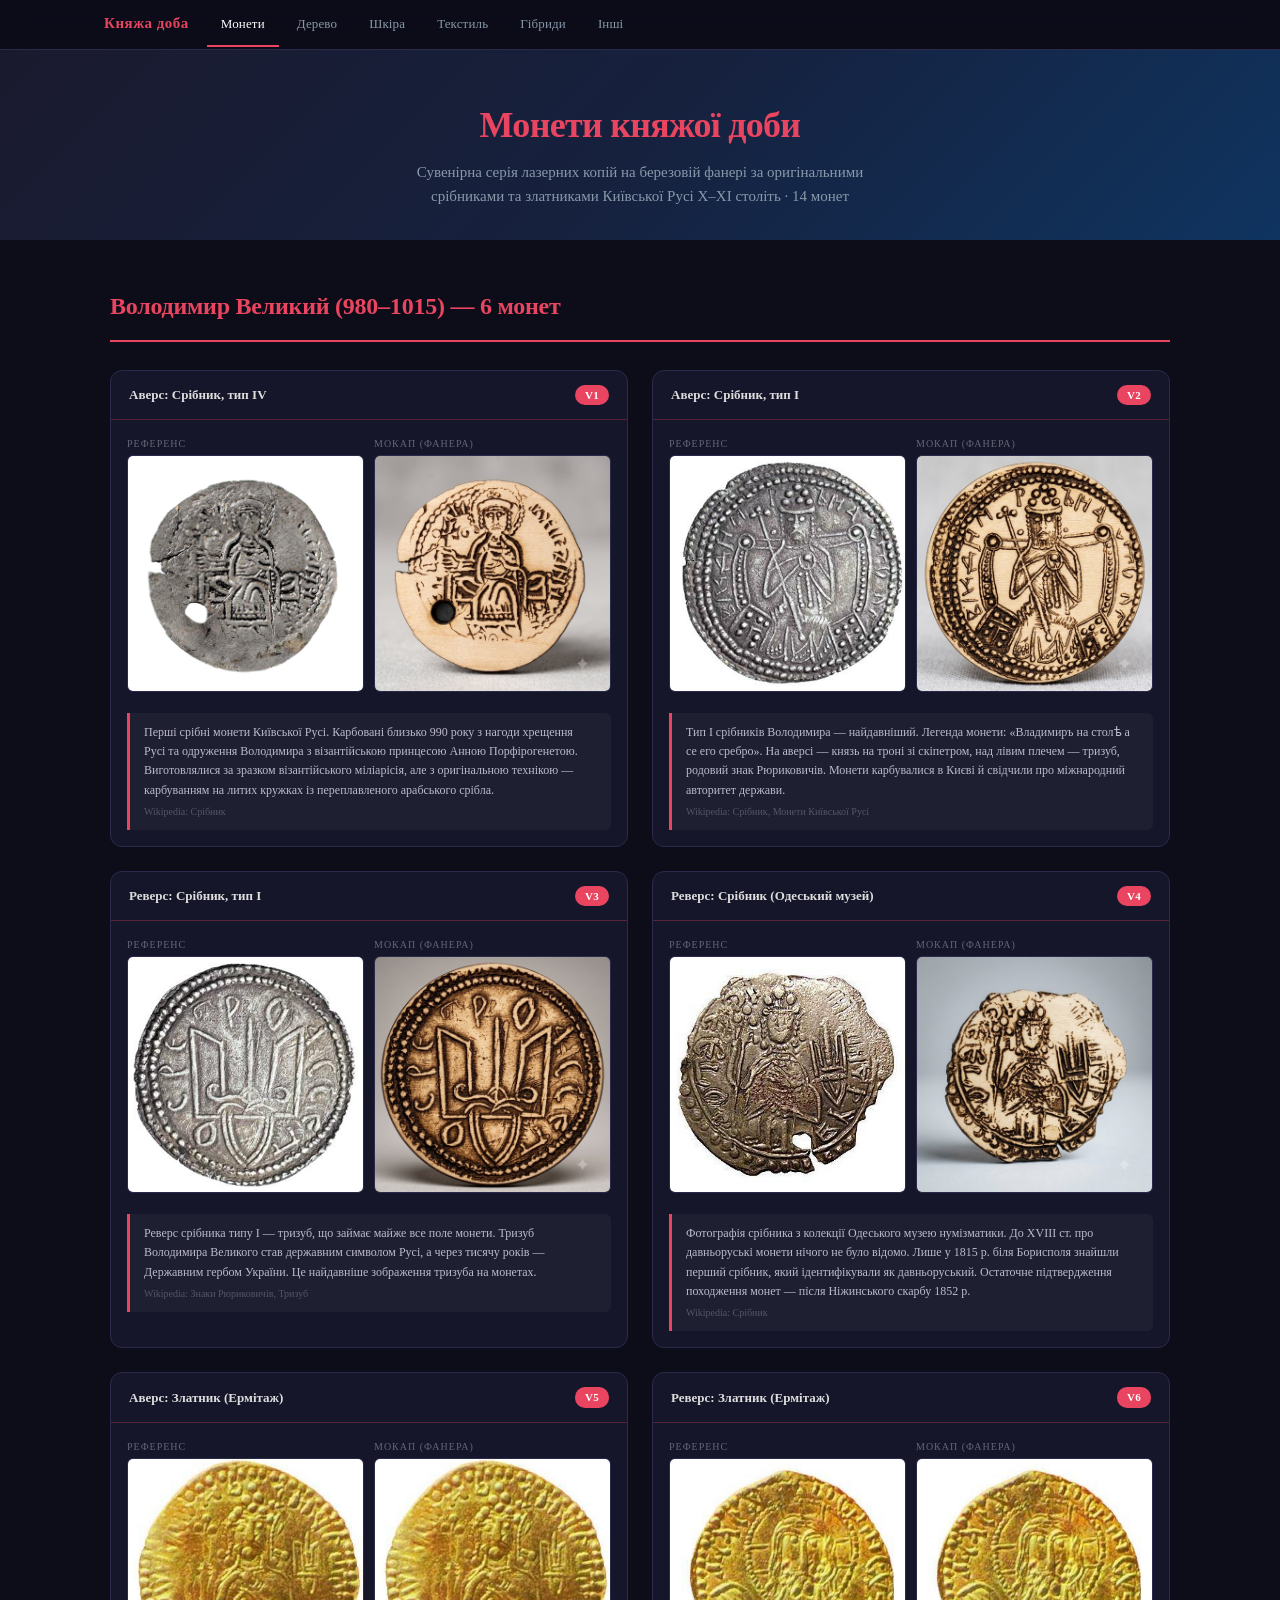
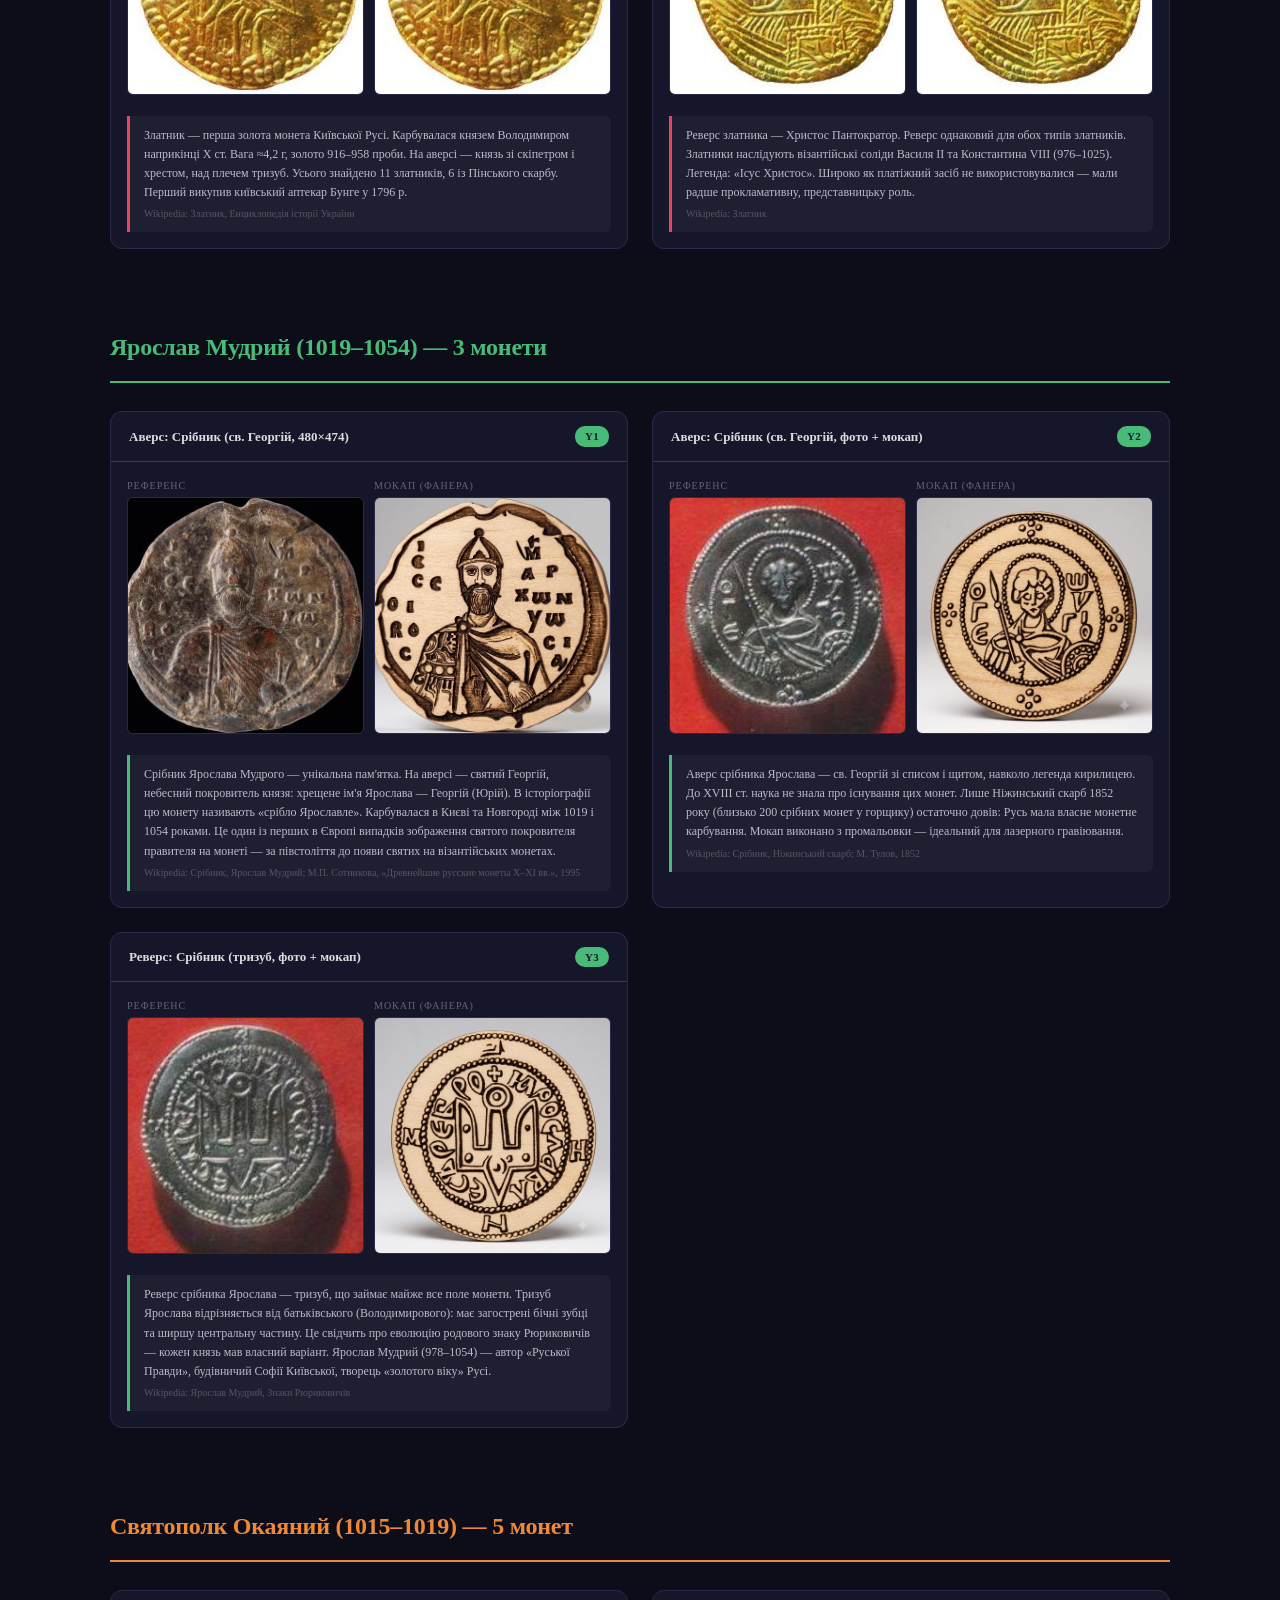
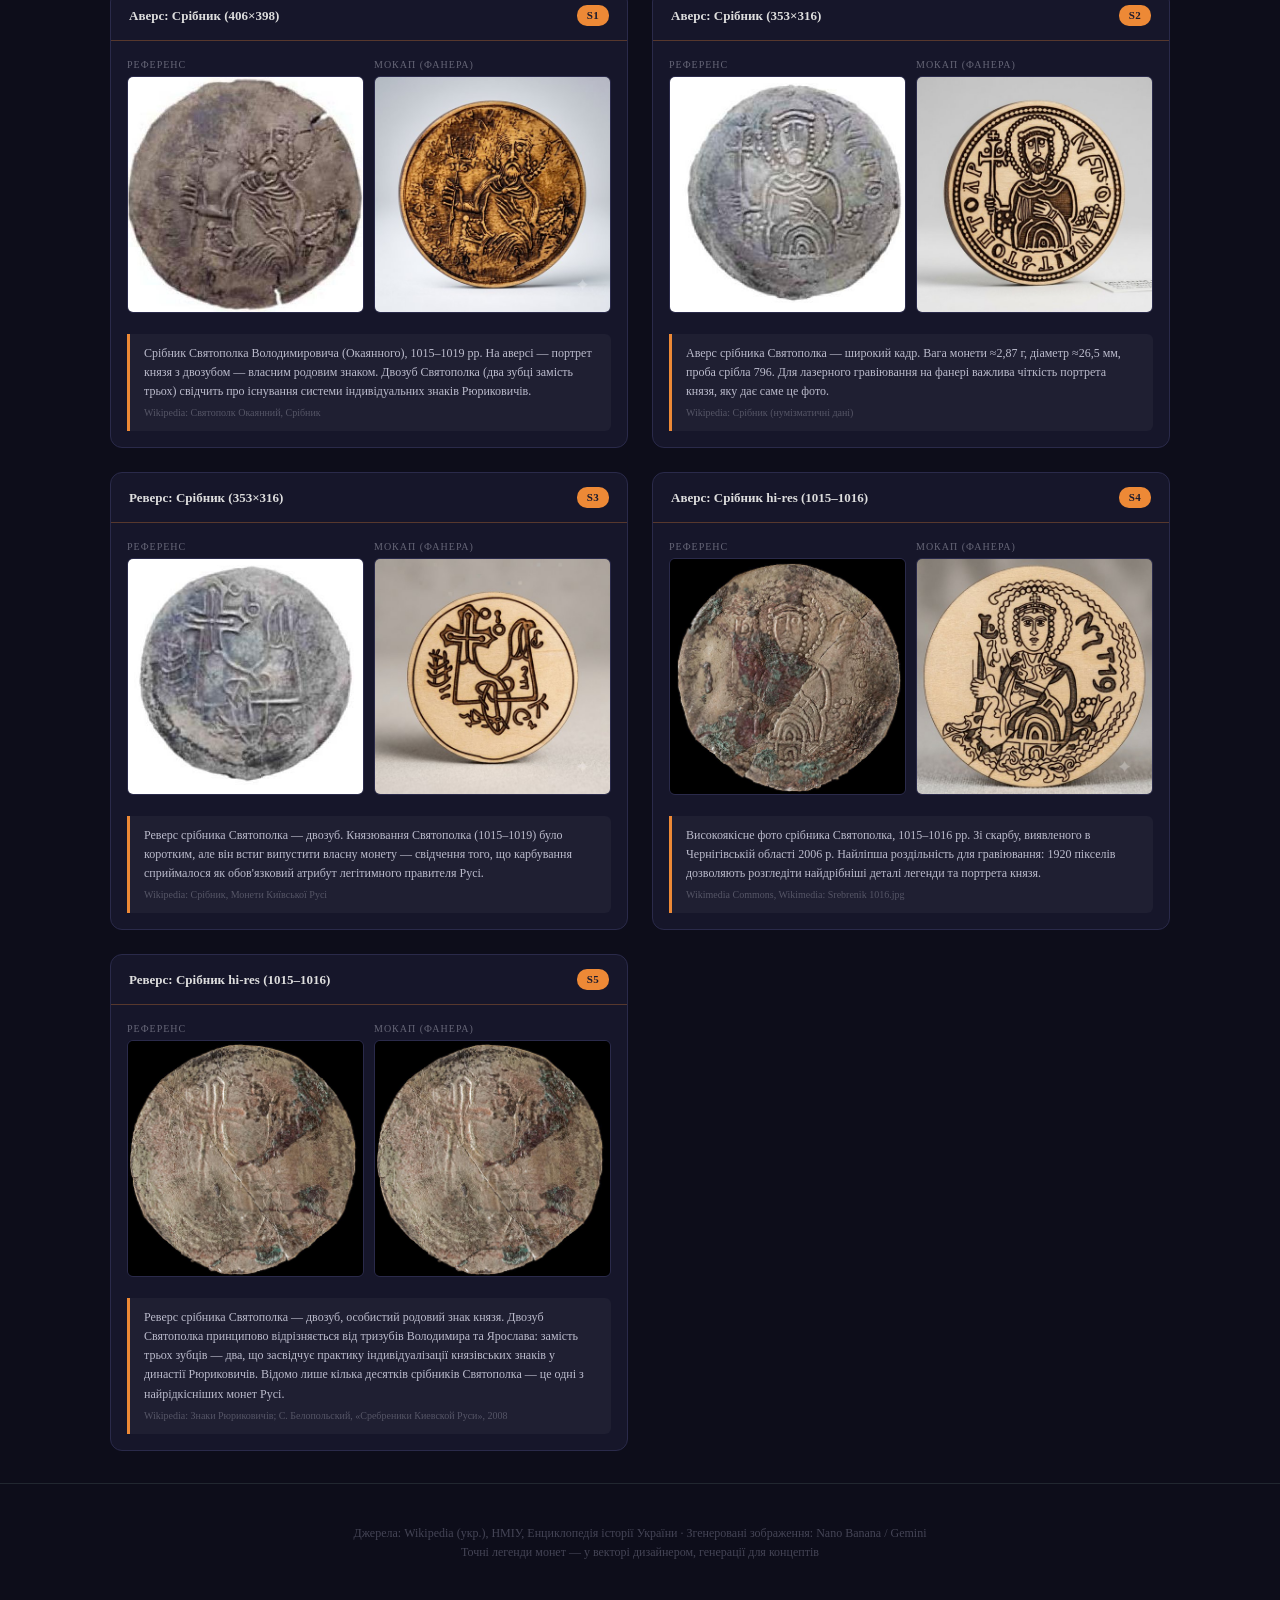
==== coins/index.html @ 25a27d11 "Модернізація дизайну + видалення всіх emoji CSS: - oklch() кольори замість hex - CSS nesting (сучасн" ====
<!DOCTYPE html>
<html lang="uk">
<head>
<meta charset="UTF-8">
<meta name="viewport" content="width=device-width, initial-scale=1.0">
<title>Монети княжої доби — вітрина</title>
<link rel="stylesheet" href="../css/style.css">
<style>
  * { margin: 0; padding: 0; box-sizing: border-box; }
  body { font-family: -apple-system, BlinkMacSystemFont, 'Segoe UI', Roboto, serif; background: #0d0d1a; color: #ddd; }
  
  /* ── Navigation (from shared) ── */
  .nav { background: rgba(13,13,26,0.92); backdrop-filter: blur(12px); border-bottom: 1px solid #2a2a4a; position: sticky; top: 0; z-index: 100; padding: 0 20px; }
  .nav-inner { max-width: 1100px; margin: 0 auto; display: flex; align-items: center; gap: 4px; overflow-x: auto; -webkit-overflow-scrolling: touch; }
  .nav-inner::-webkit-scrollbar { height: 0; }
  .nav a { color: #8899aa; text-decoration: none; font-size: 13px; padding: 12px 14px; white-space: nowrap; border-bottom: 2px solid transparent; transition: color 0.2s, border-color 0.2s; }
  .nav a:hover, .nav a.active { color: #fff; border-bottom-color: #e94560; }
  .nav a.home { font-weight: 700; color: #e94560; font-size: 15px; letter-spacing: 0.5px; }

  .hero { background: linear-gradient(135deg, #1a1a2e 0%, #16213e 50%, #0f3460 100%); padding: 48px 24px 32px; text-align: center; }
  .hero h1 { font-size: 36px; color: #e94560; margin-bottom: 8px; }
  .hero p { color: #8899aa; max-width: 700px; margin: 0 auto; font-size: 15px; line-height: 1.6; }
  .section { max-width: 1100px; margin: 0 auto; padding: 32px 20px; }
  .section-title { font-size: 24px; font-weight: 700; padding: 16px 0; border-bottom: 2px solid; margin-bottom: 28px; }
  .section-title.v { color: #e94560; border-bottom-color: #e94560; }
  .section-title.y { color: #48bb78; border-bottom-color: #48bb78; }
  .section-title.s { color: #ed8936; border-bottom-color: #ed8936; }
  .grid { display: grid; grid-template-columns: repeat(auto-fill, minmax(340px, 1fr)); gap: 24px; }
  .card { background: #16162a; border: 1px solid #2a2a4a; border-radius: 12px; overflow: hidden; transition: border-color 0.2s; }
  .card:hover { border-color: #4a4a7a; }
  .card-header { padding: 14px 18px; display: flex; justify-content: space-between; align-items: center; border-bottom: 1px solid #2a2a4a; }
  .card.v .card-header { border-bottom-color: rgba(233,69,96,0.3); }
  .card.y .card-header { border-bottom-color: rgba(72,187,120,0.3); }
  .card.s .card-header { border-bottom-color: rgba(237,137,54,0.3); }
  .card-header .badge { padding: 2px 10px; border-radius: 10px; font-size: 11px; font-weight: 700; }
  .badge.v { background: #e94560; color: white; }
  .badge.y { background: #48bb78; color: #1a1a2e; }
  .badge.s { background: #ed8936; color: #1a1a2e; }
  .card-header .name { font-size: 13px; font-weight: 600; }
  .card-body { padding: 16px; }
  .media { display: flex; gap: 10px; margin-bottom: 14px; }
  .media-col { flex: 1; }
  .media-col .label { font-size: 10px; color: #667; text-transform: uppercase; letter-spacing: 1px; margin-bottom: 4px; }
  .media-col img { width: 100%; aspect-ratio: 1/1; border-radius: 6px; border: 1px solid #2a2a4a; object-fit: cover; }
  .fact { background: rgba(255,255,255,0.04); border-left: 3px solid #4a4a7a; padding: 10px 14px; border-radius: 0 6px 6px 0; font-size: 12px; line-height: 1.6; color: #bbc; }
  .card.v .fact { border-left-color: #e94560; }
  .card.y .fact { border-left-color: #48bb78; }
  .card.s .fact { border-left-color: #ed8936; }
  .fact .src { font-size: 10px; color: #556; margin-top: 4px; }
  .footer { text-align: center; padding: 40px; color: #445; font-size: 12px; }
  .footer a { color: #667; }
  @media (max-width: 500px) { .grid { grid-template-columns: 1fr; } .hero h1 { font-size: 24px; } }
</style>
</head>
<body>

<nav class="nav">
  <div class="nav-inner">
    <a href="../" class="home">Княжа доба</a>
    <a href="../coins/" class="active">Монети</a>
    <a href="../wood/">Дерево</a>
    <a href="../leather/">Шкіра</a>
    <a href="../textile/">Текстиль</a>
    <a href="../hybrid/">Гібриди</a>
    <a href="../other/">Інші</a>
  </div>
</nav>

<div class="hero">
  <h1>Монети княжої доби</h1>
  <p>Сувенірна серія лазерних копій на березовій фанері за оригінальними срібниками та златниками Київської Русі X–XI століть · 14 монет</p>
</div>

<div class="section">
  <div class="section-title v">Володимир Великий (980–1015) — 6 монет</div>
  <div class="grid" id="vladimir"></div>
</div>

<div class="section">
  <div class="section-title y">Ярослав Мудрий (1019–1054) — 3 монети</div>
  <div class="grid" id="yaroslav"></div>
</div>

<div class="section">
  <div class="section-title s">Святополк Окаяний (1015–1019) — 5 монет</div>
  <div class="grid" id="sviatopolk"></div>
</div>

<div class="footer">
  Джерела: Wikipedia (укр.), НМІУ, Енциклопедія історії України · Згенеровані зображення: Nano Banana / Gemini<br>
  Точні легенди монет — у векторі дизайнером, генерації для концептів
</div>

<script>
var vladimir = [
  { id:'V1', side:'Аверс', type:'Срібник, тип IV',
    ref:'../references_coins_split/sribnyk_volodymyr.jpg',
    mock:'../generate_coins/V1.jpg',
    fact:'Перші срібні монети Київської Русі. Карбовані близько 990 року з нагоди хрещення Русі та одруження Володимира з візантійською принцесою Анною Порфірогенетою. Виготовлялися за зразком візантійського міліарісія, але з оригінальною технікою — карбуванням на литих кружках із переплавленого арабського срібла.',
    src:'Wikipedia: Срібник' },
  { id:'V2', side:'Аверс', type:'Срібник, тип I',
    ref:'../references_coins_split/V_obv_typeI.jpg',
    mock:'../generate_coins/V2.jpg',
    fact:'Тип I срібників Володимира — найдавніший. Легенда монети: «Владимиръ на столѣ а се его сребро». На аверсі — князь на троні зі скіпетром, над лівим плечем — тризуб, родовий знак Рюриковичів. Монети карбувалися в Києві й свідчили про міжнародний авторитет держави.',
    src:'Wikipedia: Срібник, Монети Київської Русі' },
  { id:'V3', side:'Реверс', type:'Срібник, тип I',
    ref:'../references_coins_split/V_rev_typeI.jpg',
    mock:'../generate_coins/V3.jpg',
    fact:'Реверс срібника типу I — тризуб, що займає майже все поле монети. Тризуб Володимира Великого став державним символом Русі, а через тисячу років — Державним гербом України. Це найдавніше зображення тризуба на монетах.',
    src:'Wikipedia: Знаки Рюриковичів, Тризуб' },
  { id:'V4', side:'Реверс', type:'Срібник (Одеський музей)',
    ref:'../references_coins_split/coin_vladimir_great.jpg',
    mock:'../generate_coins/V4.jpg',
    fact:'Фотографія срібника з колекції Одеського музею нумізматики. До XVIII ст. про давньоруські монети нічого не було відомо. Лише у 1815 р. біля Борисполя знайшли перший срібник, який ідентифікували як давньоруський. Остаточне підтвердження походження монет — після Ніжинського скарбу 1852 р.',
    src:'Wikipedia: Срібник' },
  { id:'V5', side:'Аверс', type:'Златник (Ермітаж)',
    ref:'../references_coins_split/V_obv_zlatnik.jpg',
    mock:'../references_coins_split/V_obv_zlatnik.jpg',
    fact:'Златник — перша золота монета Київської Русі. Карбувалася князем Володимиром наприкінці Х ст. Вага ≈4,2 г, золото 916–958 проби. На аверсі — князь зі скіпетром і хрестом, над плечем тризуб. Усього знайдено 11 златників, 6 із Пінського скарбу. Перший викупив київський аптекар Бунге у 1796 р.',
    src:'Wikipedia: Златник, Енциклопедія історії України' },
  { id:'V6', side:'Реверс', type:'Златник (Ермітаж)',
    ref:'../references_coins_split/V_rev_zlatnik.jpg',
    mock:'../references_coins_split/V_rev_zlatnik.jpg',
    fact:'Реверс златника — Христос Пантократор. Реверс однаковий для обох типів златників. Златники наслідують візантійські соліди Василя II та Константина VIII (976–1025). Легенда: «Ісус Христос». Широко як платіжний засіб не використовувалися — мали радше прокламативну, представницьку роль.',
    src:'Wikipedia: Златник' },
];

var yaroslav = [
  { id:'Y1', side:'Аверс', type:'Срібник (св. Георгій, 480×474)',
    ref:'../references_coins_split/sribnyk_yaroslav.jpg',
    mock:'../generate_coins/Y1.jpg',
    fact:'Срібник Ярослава Мудрого — унікальна пам\'ятка. На аверсі — святий Георгій, небесний покровитель князя: хрещене ім\'я Ярослава — Георгій (Юрій). В історіографії цю монету називають «срібло Ярославле». Карбувалася в Києві та Новгороді між 1019 і 1054 роками. Це один із перших в Європі випадків зображення святого покровителя правителя на монеті — за півстоліття до появи святих на візантійських монетах.',
    src:'Wikipedia: Срібник, Ярослав Мудрий; М.П. Сотникова, «Древнейшие русские монеты X–XI вв.», 1995' },
  { id:'Y2', side:'Аверс', type:'Срібник (св. Георгій, фото + мокап)',
    ref:'../references_coins_split/Y_obv_trident_left.jpg',
    mock:'../generate_coins/Y2.jpg',
    fact:'Аверс срібника Ярослава — св. Георгій зі списом і щитом, навколо легенда кирилицею. До XVIII ст. наука не знала про існування цих монет. Лише Ніжинський скарб 1852 року (близько 200 срібних монет у горщику) остаточно довів: Русь мала власне монетне карбування. Мокап виконано з промальовки — ідеальний для лазерного гравіювання.',
    src:'Wikipedia: Срібник, Ніжинський скарб; М. Тулов, 1852' },
  { id:'Y3', side:'Реверс', type:'Срібник (тризуб, фото + мокап)',
    ref:'../references_coins_split/Y_rev_trident_right.jpg',
    mock:'../generate_coins/Y3.jpg',
    fact:'Реверс срібника Ярослава — тризуб, що займає майже все поле монети. Тризуб Ярослава відрізняється від батьківського (Володимирового): має загострені бічні зубці та ширшу центральну частину. Це свідчить про еволюцію родового знаку Рюриковичів — кожен князь мав власний варіант. Ярослав Мудрий (978–1054) — автор «Руської Правди», будівничий Софії Київської, творець «золотого віку» Русі.',
    src:'Wikipedia: Ярослав Мудрий, Знаки Рюриковичів' },
];

var sviatopolk = [
  { id:'S1', side:'Аверс', type:'Срібник (406×398)',
    ref:'../references_coins_split/sviatopolk_sribnyk_1.jpg',
    mock:'../generate_coins/S1.jpg',
    fact:'Срібник Святополка Володимировича (Окаянного), 1015–1019 рр. На аверсі — портрет князя з двозубом — власним родовим знаком. Двозуб Святополка (два зубці замість трьох) свідчить про існування системи індивідуальних знаків Рюриковичів.',
    src:'Wikipedia: Святополк Окаянний, Срібник' },
  { id:'S2', side:'Аверс', type:'Срібник (353×316)',
    ref:'../references_coins_split/S_obv_wide.jpg',
    mock:'../generate_coins/S2.jpg',
    fact:'Аверс срібника Святополка — широкий кадр. Вага монети ≈2,87 г, діаметр ≈26,5 мм, проба срібла 796. Для лазерного гравіювання на фанері важлива чіткість портрета князя, яку дає саме це фото.',
    src:'Wikipedia: Срібник (нумізматичні дані)' },
  { id:'S3', side:'Реверс', type:'Срібник (353×316)',
    ref:'../references_coins_split/S_rev_wide.jpg',
    mock:'../generate_coins/S3.jpg',
    fact:'Реверс срібника Святополка — двозуб. Князювання Святополка (1015–1019) було коротким, але він встиг випустити власну монету — свідчення того, що карбування сприймалося як обов\'язковий атрибут легітимного правителя Русі.',
    src:'Wikipedia: Срібник, Монети Київської Русі' },
  { id:'S4', side:'Аверс', type:'Срібник hi-res (1015–1016)',
    ref:'../references_coins_split/S_obv_hires.jpg',
    mock:'../generate_coins/S4.jpg',
    fact:'Високоякісне фото срібника Святополка, 1015–1016 рр. Зі скарбу, виявленого в Чернігівській області 2006 р. Найліпша роздільність для гравіювання: 1920 пікселів дозволяють розгледіти найдрібніші деталі легенди та портрета князя.',
    src:'Wikimedia Commons, Wikimedia: Srebrenik 1016.jpg' },
  { id:'S5', side:'Реверс', type:'Срібник hi-res (1015–1016)',
    ref:'../references_coins_split/S_rev_hires.jpg',
    mock:'../references_coins_split/S_rev_hires.jpg',
    fact:'Реверс срібника Святополка — двозуб, особистий родовий знак князя. Двозуб Святополка принципово відрізняється від тризубів Володимира та Ярослава: замість трьох зубців — два, що засвідчує практику індивідуалізації князівських знаків у династії Рюриковичів. Відомо лише кілька десятків срібників Святополка — це одні з найрідкісніших монет Русі.',
    src:'Wikipedia: Знаки Рюриковичів; С. Белопольский, «Сребреники Киевской Руси», 2008' },
];

function makeCard(p, ruler) {
  var refLabel = 'Референс';
  var mockLabel = 'Мокап (фанера)';
  return '<div class="card ' + ruler + '">' +
    '<div class="card-header"><span class="name">' + p.side + ': ' + p.type + '</span><span class="badge ' + ruler + '">' + p.id + '</span></div>' +
    '<div class="card-body">' +
    '<div class="media">' +
    '<div class="media-col"><div class="label">' + refLabel + '</div><img src="' + p.ref + '" alt="ref" loading="lazy"></div>' +
    '<div class="media-col"><div class="label">' + mockLabel + '</div><img src="' + p.mock + '" alt="mock" loading="lazy" onerror="this.parentElement.style.display=\'none\'"></div>' +
    '</div>' +
    '<div class="fact">' + p.fact +
    '<div class="src">' + p.src + '</div>' +
    '</div>' +
    '</div></div>';
}

document.getElementById('vladimir').innerHTML = vladimir.map(function(p){ return makeCard(p, 'v'); }).join('');
document.getElementById('yaroslav').innerHTML = yaroslav.map(function(p){ return makeCard(p, 'y'); }).join('');
document.getElementById('sviatopolk').innerHTML = sviatopolk.map(function(p){ return makeCard(p, 's'); }).join('');
</script>
</body>
</html>
---- css/style.css ----
/* ═══════════════════════════════════════════
   «Княжа доба» — Modern 2025
   oklch() · light-dark() · fluid type
   ═══════════════════════════════════════════ */

:root {
  color-scheme: dark;

  --accent-red:    oklch(62% 0.22 20);
  --accent-green:  oklch(65% 0.18 155);
  --accent-orange: oklch(68% 0.16 55);
  --accent-blue:   oklch(55% 0.20 270);
  --accent-gold:   oklch(72% 0.14 85);

  --bg:        oklch(12% 0.01 260);
  --surface:   oklch(16% 0.01 260);
  --surface2:  oklch(19% 0.02 260);
  --border:    oklch(27% 0.02 260);
  --border-hover: oklch(40% 0.04 260);
  --text:      oklch(92% 0 0);
  --text-muted: oklch(65% 0.02 250);
  --text-dim:  oklch(45% 0.01 250);

  --radius: 0.5rem;
  --font: system-ui, -apple-system, BlinkMacSystemFont, 'Segoe UI', Roboto, sans-serif;
  --font-mono: ui-monospace, 'Cascadia Code', 'SF Mono', Menlo, Consolas, monospace;
}

*, *::before, *::after { box-sizing: border-box; margin: 0; padding: 0; }

html { -webkit-font-smoothing: antialiased; -moz-osx-font-smoothing: grayscale; }

body {
  font-family: var(--font);
  background: var(--bg);
  color: var(--text);
  line-height: 1.5;
  min-height: 100vh;
}

/* ── Focus ── */
:focus-visible {
  outline: 2px solid var(--accent-red);
  outline-offset: 2px;
}
:focus:not(:focus-visible) { outline: none; }

/* ── Reduced motion ── */
@media (prefers-reduced-motion: reduce) {
  *, *::before, *::after {
    animation-duration: 0.01ms !important;
    transition-duration: 0.01ms !important;
  }
}

/* ── Fluid headings ── */
h1, h2, h3, .hero p { text-wrap: balance; }

/* ═══════════════ Navigation ═══════════════ */
.nav {
  position: sticky; top: 0; z-index: 100;
  background: oklch(12% 0.01 260 / 92%);
  backdrop-filter: blur(6px);
  border-bottom: 1px solid var(--border);
  padding: 0 1.25rem;
}

.nav-inner {
  max-width: 1100px; margin: 0 auto;
  display: flex; align-items: center; gap: 0;
  overflow-x: auto;
  scrollbar-width: none;
  &::-webkit-scrollbar { display: none; }
}

.nav a {
  color: var(--text-muted);
  text-decoration: none;
  font-size: 0.8rem; font-weight: 500;
  padding: 0.8rem 0.9rem;
  white-space: nowrap;
  border-bottom: 2px solid transparent;
  transition: color 0.2s, border-color 0.2s;
  letter-spacing: 0.01em;

  &:hover, &.active { color: #fff; border-bottom-color: var(--accent-red); }
  &.home {
    font-weight: 700; color: var(--accent-red);
    font-size: 0.9rem; letter-spacing: 0.02em;
  }
}

/* ═══════════════ Hero ═══════════════ */
.hero {
  padding: clamp(2.5rem, 6vw, 4rem) 1.5rem clamp(2rem, 4vw, 3rem);
  text-align: center;
  background:
    radial-gradient(ellipse 70% 50% at 20% 50%, oklch(28% 0.06 340 / 35%), transparent),
    radial-gradient(ellipse 50% 60% at 80% 30%, oklch(25% 0.04 260 / 40%), transparent),
    var(--bg);

  & h1 {
    font-size: clamp(1.6rem, 5vw, 2.4rem);
    font-weight: 800; letter-spacing: -0.02em;
    color: var(--accent-red);
    margin-bottom: 0.5rem;
  }
  & p {
    color: var(--text-muted);
    max-width: 650px; margin: 0 auto;
    font-size: clamp(0.9rem, 1.5vw, 1rem);
    line-height: 1.6;
  }
}

/* ═══════════════ Section ═══════════════ */
.section {
  max-width: 1100px; margin: 0 auto;
  padding: clamp(1.5rem, 3vw, 2.5rem) 1.25rem;
}

.section-title {
  font-size: clamp(1.1rem, 2.5vw, 1.5rem);
  font-weight: 700; letter-spacing: -0.01em;
  padding: 0 0 0.75rem;
  border-bottom: 2px solid;
  margin-bottom: 1.75rem;
}

/* ── Accent variants (used by section-title + badges) ── */
.accent-red    { border-bottom-color: var(--accent-red)    !important; color: var(--accent-red); }
.accent-green  { border-bottom-color: var(--accent-green)  !important; color: var(--accent-green); }
.accent-orange { border-bottom-color: var(--accent-orange) !important; color: var(--accent-orange); }
.accent-blue   { border-bottom-color: var(--accent-blue)   !important; color: var(--accent-blue); }
.accent-gold   { border-bottom-color: var(--accent-gold)   !important; color: var(--accent-gold); }

/* ═══════════════ Grid ═══════════════ */
.grid {
  display: grid;
  grid-template-columns: repeat(auto-fill, minmax(min(100%, 420px), 1fr));
  gap: 1.25rem;
}

/* ═══════════════ Cards ═══════════════ */
.card {
  background: var(--surface);
  border: 1px solid var(--border);
  border-radius: var(--radius);
  overflow: hidden;
  transition: border-color 0.2s, transform 0.15s;

  &:hover {
    border-color: var(--border-hover);
    transform: translateY(-1px);
  }
}

.card-header {
  padding: 0.9rem 1.1rem;
  display: flex; justify-content: space-between; align-items: center;
  border-bottom: 1px solid var(--border); gap: 0.5rem;

  & .badge {
    padding: 0.15rem 0.6rem; border-radius: 1rem;
    font-size: 0.65rem; font-weight: 700; flex-shrink: 0;
    text-transform: uppercase; letter-spacing: 0.03em;
  }
  & .name { font-size: 0.8rem; font-weight: 600; }
}

.badge-red    { background: var(--accent-red);    color: #fff; }
.badge-green  { background: var(--accent-green);  color: #111; }
.badge-orange { background: var(--accent-orange); color: #111; }
.badge-blue   { background: var(--accent-blue);   color: #fff; }
.badge-gold   { background: var(--accent-gold);   color: #111; }

.card-body { padding: 1rem 1.1rem; }

/* ═══════════════ Reference images ─══════════════ */
.refs {
  display: flex; gap: 0.5rem; margin-bottom: 0.75rem; flex-wrap: wrap;

  & img {
    height: 120px; width: auto;
    border-radius: calc(var(--radius) - 3px);
    border: 1px solid var(--border);
    cursor: pointer; object-fit: cover;
    transition: transform 0.15s;

    &:hover {
      transform: scale(2.5);
      z-index: 10; position: relative;
      box-shadow: 0 4px 24px rgb(0 0 0 / 0.5);
    }
  }
}

/* ═══════════════ Prompt block ─══════════════ */
.prompt {
  background: rgb(255 255 255 / 0.03);
  border: 1px solid var(--border);
  border-radius: var(--radius);
  padding: 0.75rem;
  font-size: 0.65rem; line-height: 1.5;
  white-space: pre-wrap;
  font-family: var(--font-mono);
  position: relative;
  color: var(--text-muted);
}

.copy-btn {
  position: absolute; top: 0.5rem; right: 0.5rem;
  background: var(--accent-blue); color: #fff;
  border: none; border-radius: 4px;
  padding: 0.25rem 0.6rem;
  font-size: 0.6rem; cursor: pointer;
  font-family: var(--font);
  transition: background 0.15s;

  &:hover { background: oklch(50% 0.18 270); }
  &.copied { background: var(--accent-green); }
  &.failed { background: oklch(45% 0.20 20); }
}

/* ═══════════════ Rule block ─══════════════ */
.rule-block {
  background: rgb(255 255 255 / 0.03);
  border: 1px solid rgb(233 69 96 / 0.25);
  border-radius: var(--radius);
  padding: 0.9rem 1.1rem;
  margin-bottom: 1.5rem;
  font-size: 0.75rem; line-height: 1.6;

  & pre {
    background: rgb(0 0 0 / 0.3);
    border: 1px solid var(--border);
    padding: 0.5rem; margin: 0.4rem 0;
    font-size: 0.6rem; border-radius: 4px;
    font-family: var(--font-mono);
    color: var(--text-muted);
    white-space: pre-wrap;
  }
}

/* ═══════════════ Landing category cards ─══════════════ */
.cat-grid {
  display: grid;
  grid-template-columns: repeat(auto-fill, minmax(min(100%, 300px), 1fr));
  gap: 1.25rem;
}

.cat-card {
  background: var(--surface);
  border: 1px solid var(--border);
  border-radius: var(--radius);
  padding: 1.75rem 1.5rem;
  text-decoration: none; color: var(--text);
  display: block;
  transition: border-color 0.2s, transform 0.15s;

  &:hover { border-color: var(--border-hover); transform: translateY(-2px); }

  & .accent-line {
    width: 2rem; height: 3px;
    border-radius: 3px;
    margin-bottom: 1rem;
  }
  & h3 { font-size: 1.15rem; font-weight: 700; margin-bottom: 0.35rem; letter-spacing: -0.01em; }
  & p  { color: var(--text-muted); font-size: 0.8rem; line-height: 1.5; }
  & .count { font-size: 0.7rem; color: var(--text-dim); margin-top: 0.5rem; }
}

/* ═══════════════ Footer ─══════════════ */
.footer {
  text-align: center;
  padding: 2.5rem 1.25rem;
  color: var(--text-dim);
  font-size: 0.7rem; line-height: 1.6;
  border-top: 1px solid var(--border);

  & a { color: var(--text-dim); &:hover { color: var(--text-muted); } }
}

/* ═══════════════ Responsive ─══════════════ */
@media (width <= 500px) {
  .grid, .cat-grid { grid-template-columns: 1fr; }
  .nav a { font-size: 0.7rem; padding: 0.7rem 0.5rem; }
  .refs img { height: 80px; &:hover { transform: scale(1.8); } }
}
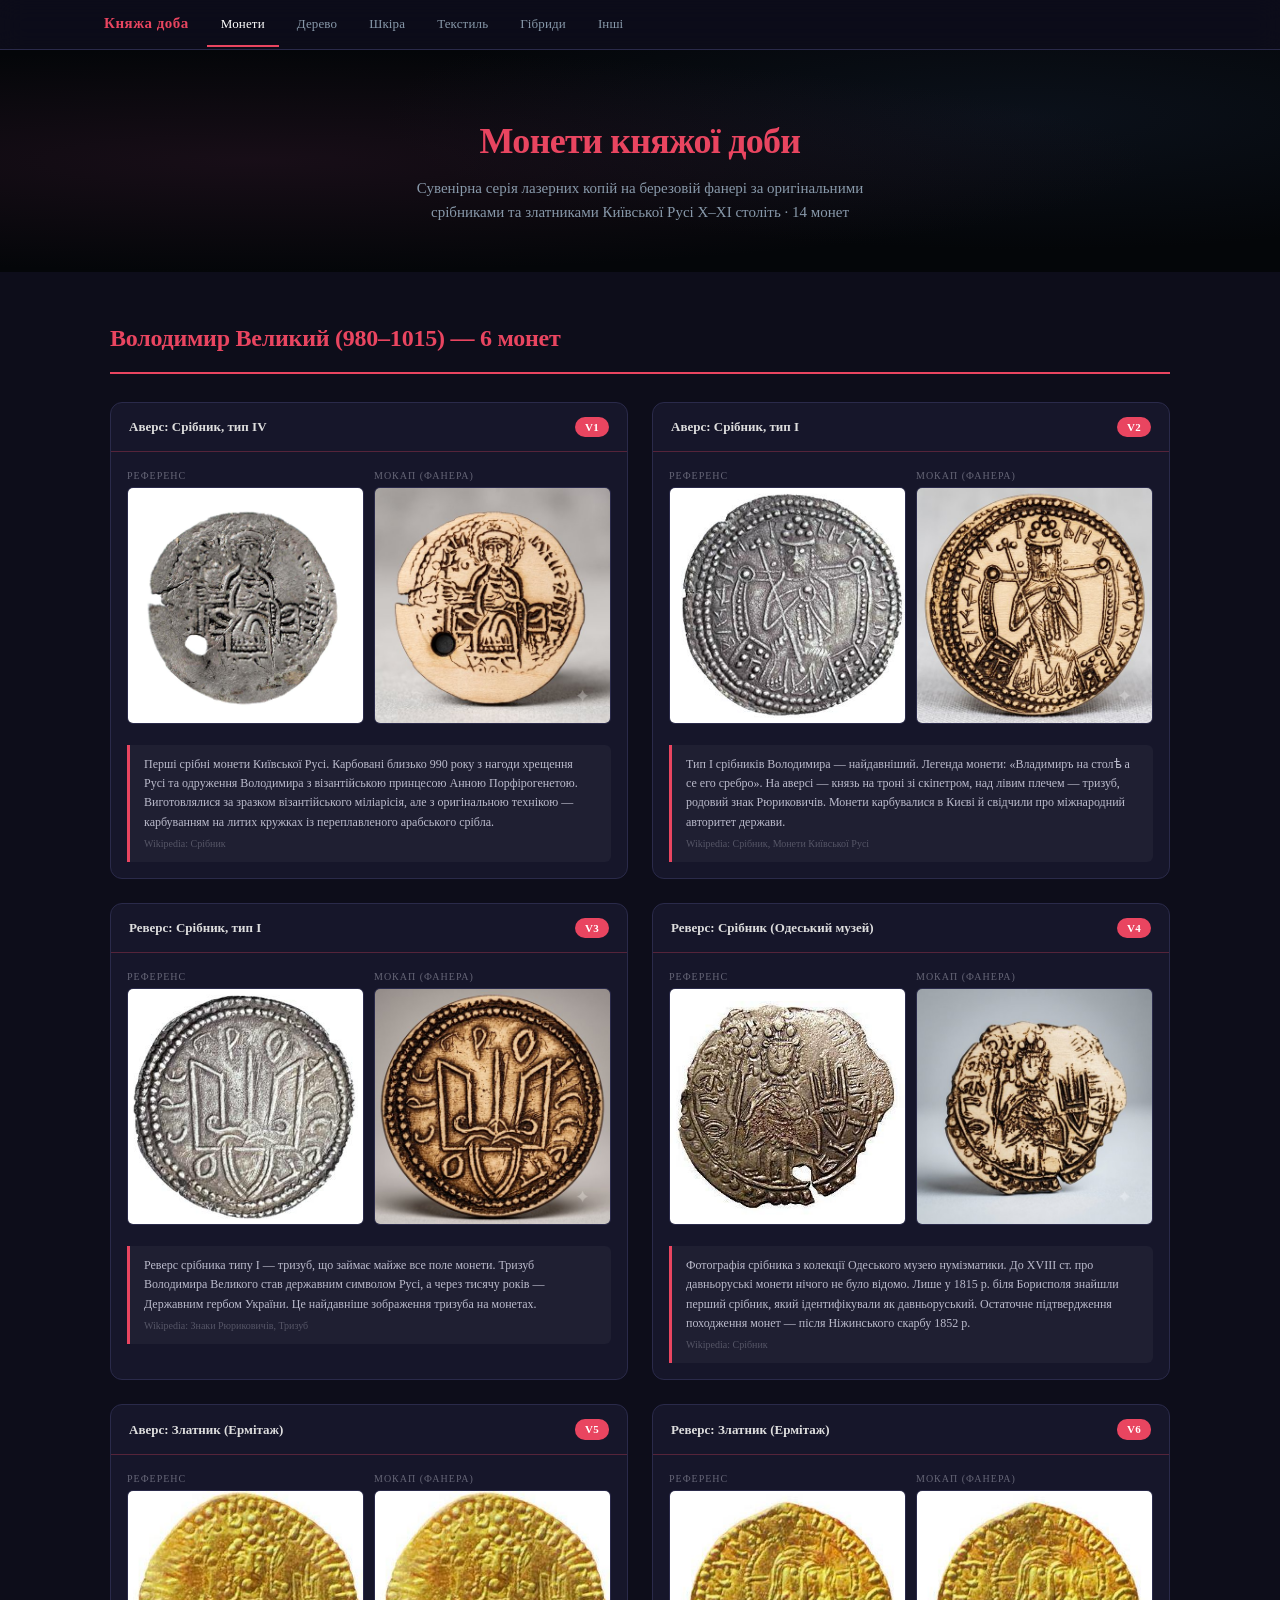
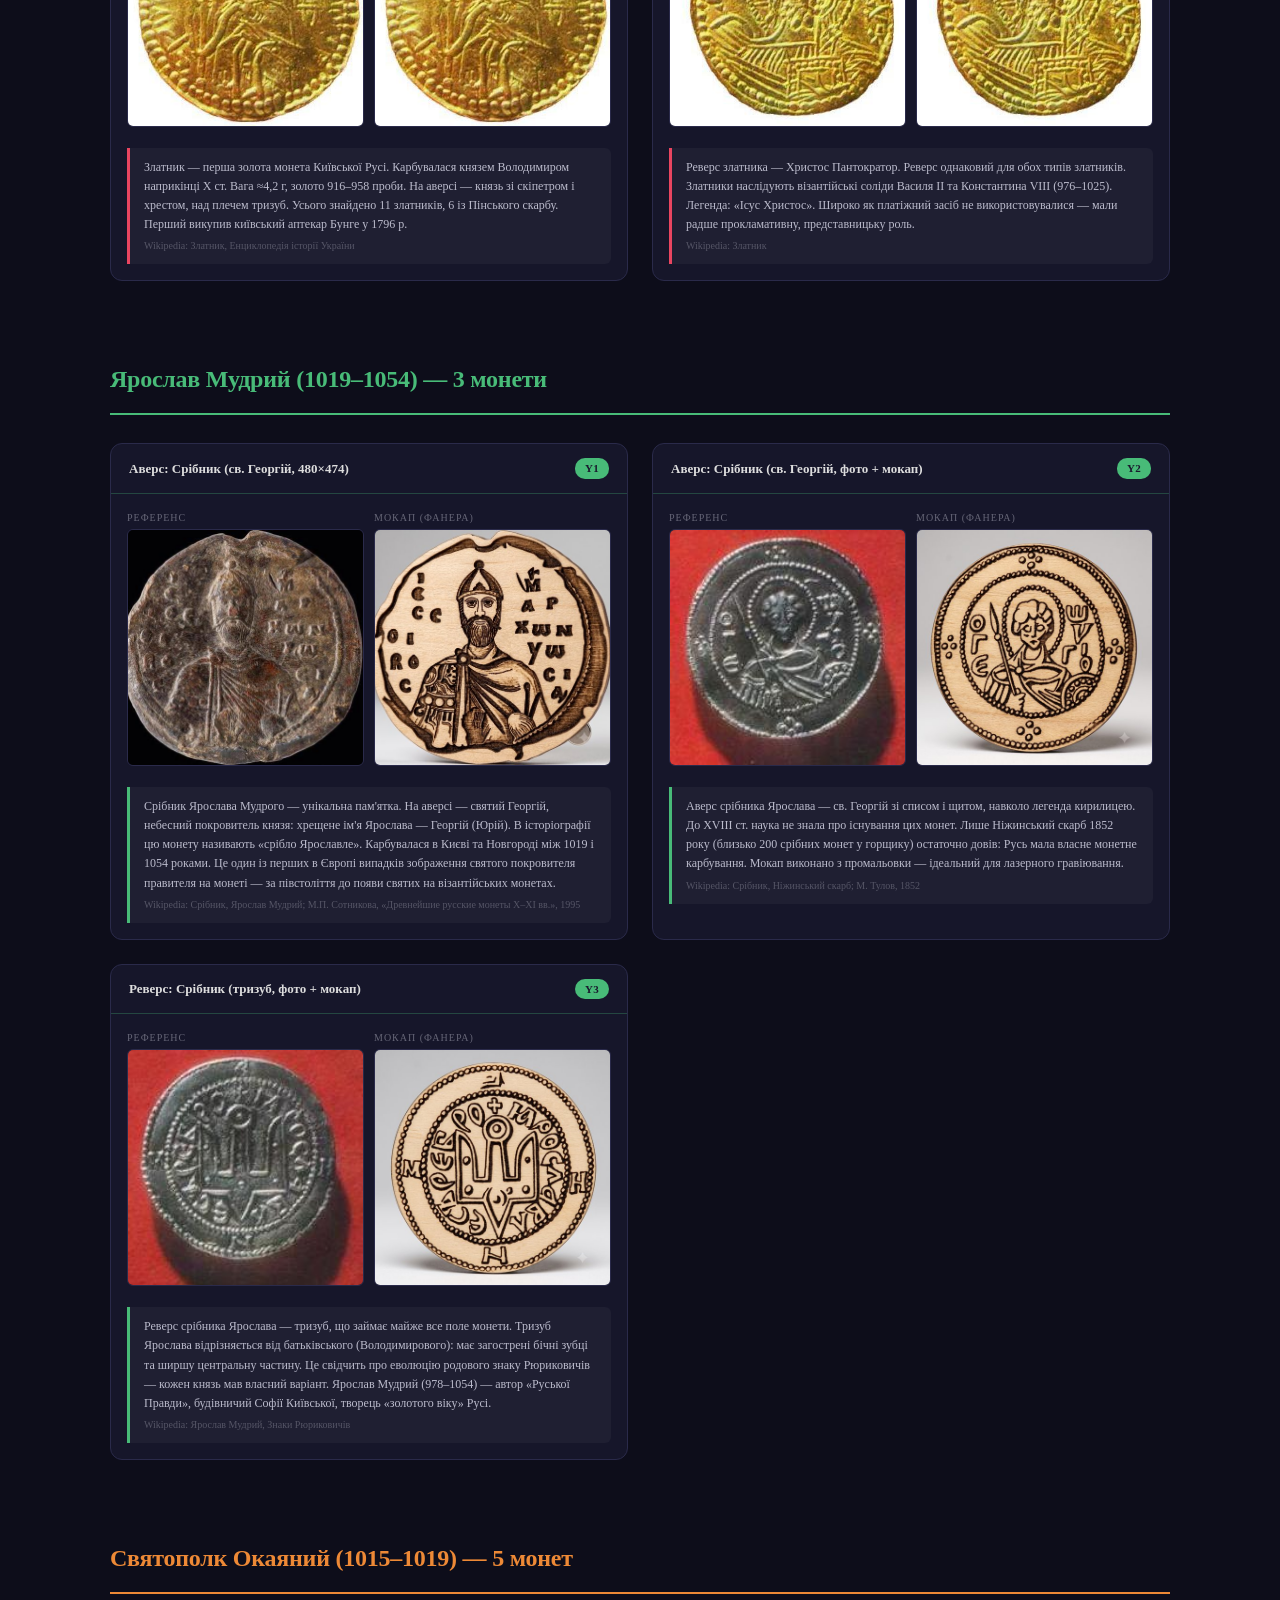
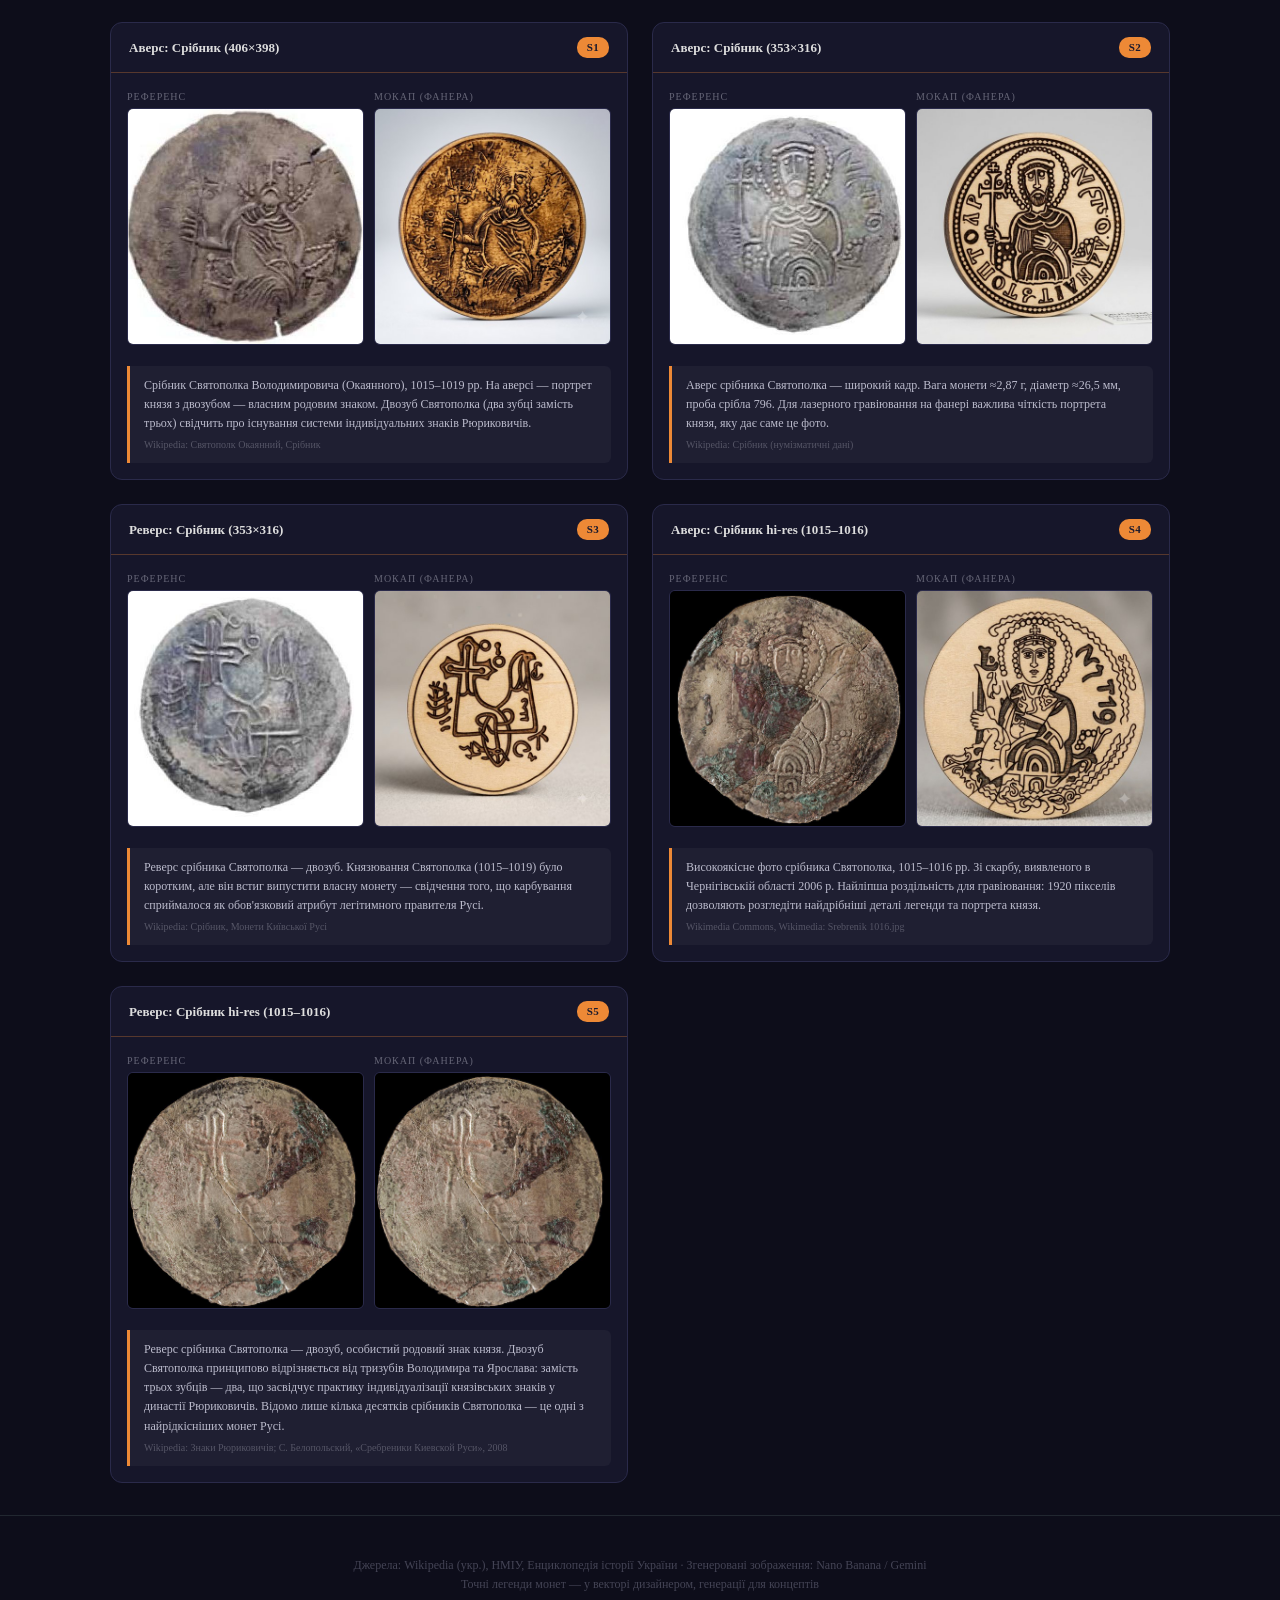
==== commit 002a4af4: "Прибрано старі лінійні градієнти — mesh градієнт тепер на всіх hero" ====
--- a/coins/index.html
+++ b/coins/index.html
@@ -17,7 +17,6 @@
   .nav a:hover, .nav a.active { color: #fff; border-bottom-color: #e94560; }
   .nav a.home { font-weight: 700; color: #e94560; font-size: 15px; letter-spacing: 0.5px; }
 
-  .hero { background: linear-gradient(135deg, #1a1a2e 0%, #16213e 50%, #0f3460 100%); padding: 48px 24px 32px; text-align: center; }
   .hero h1 { font-size: 36px; color: #e94560; margin-bottom: 8px; }
   .hero p { color: #8899aa; max-width: 700px; margin: 0 auto; font-size: 15px; line-height: 1.6; }
   .section { max-width: 1100px; margin: 0 auto; padding: 32px 20px; }
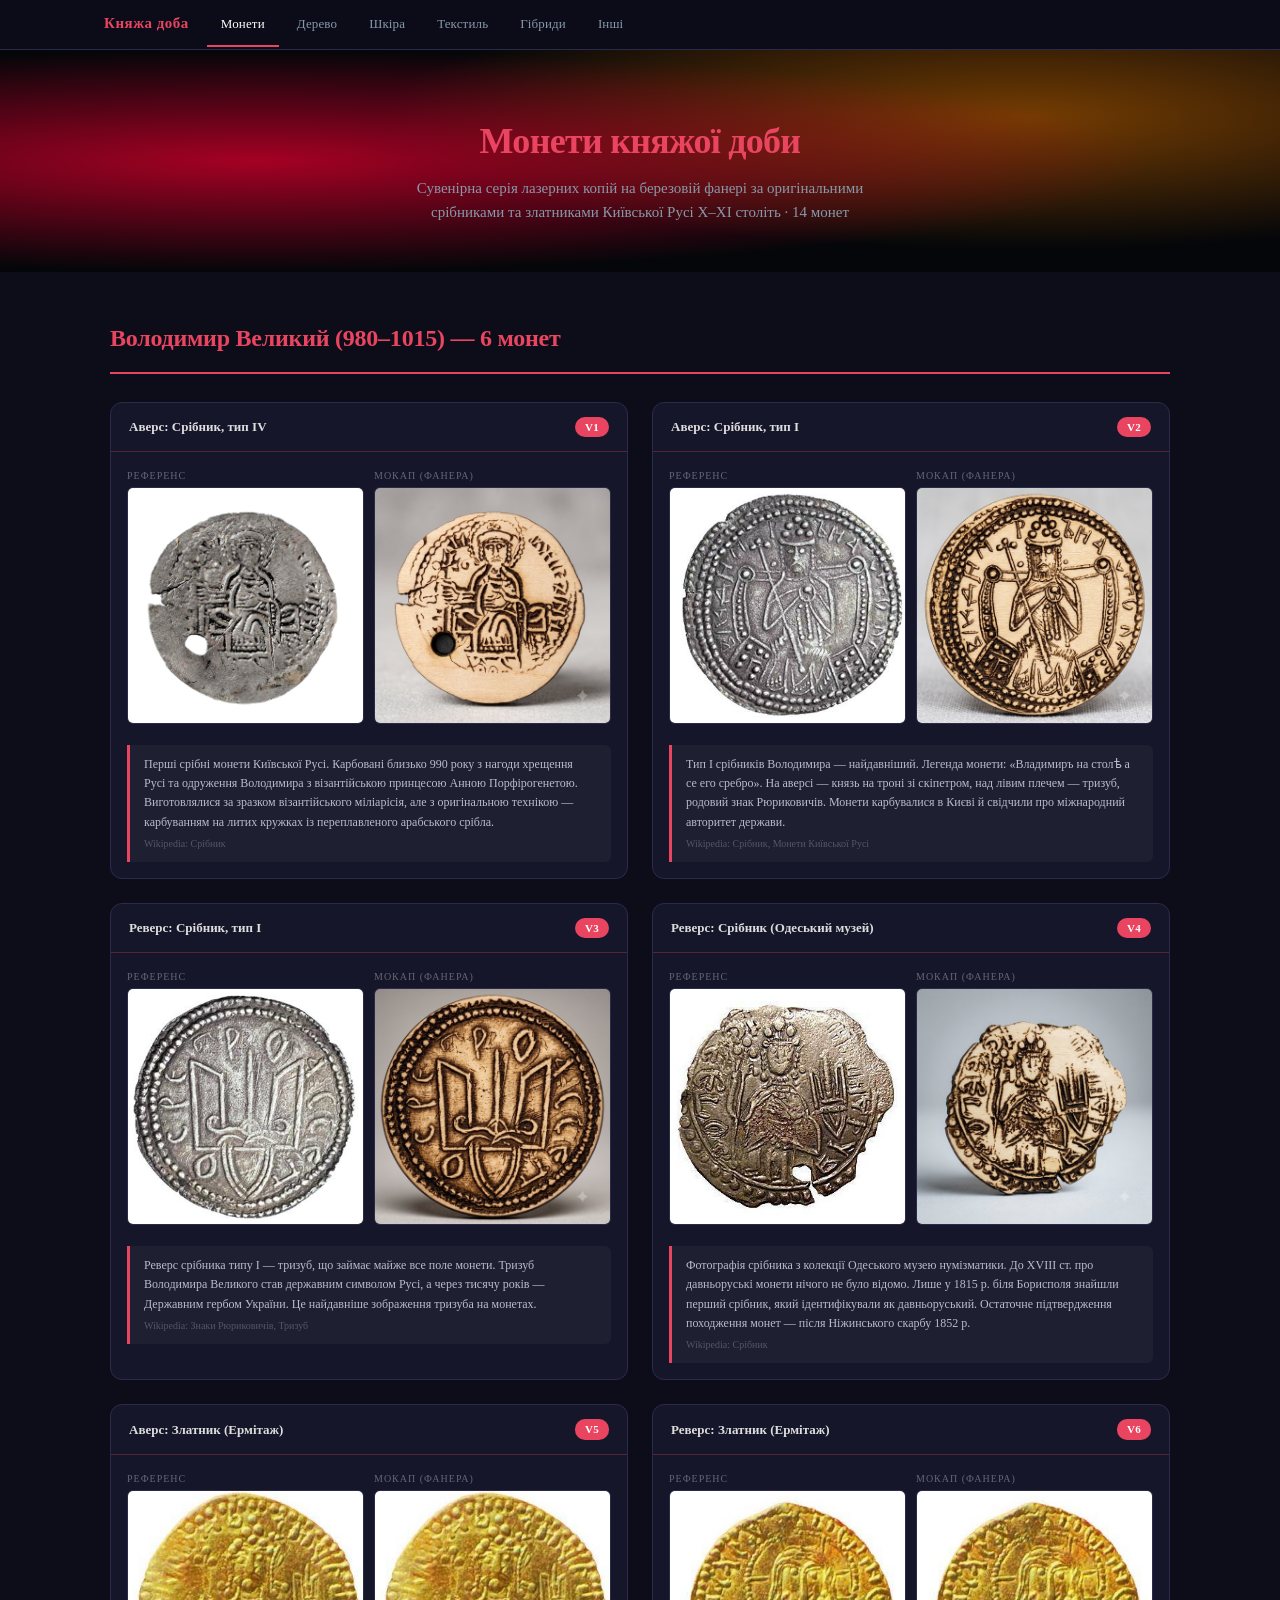
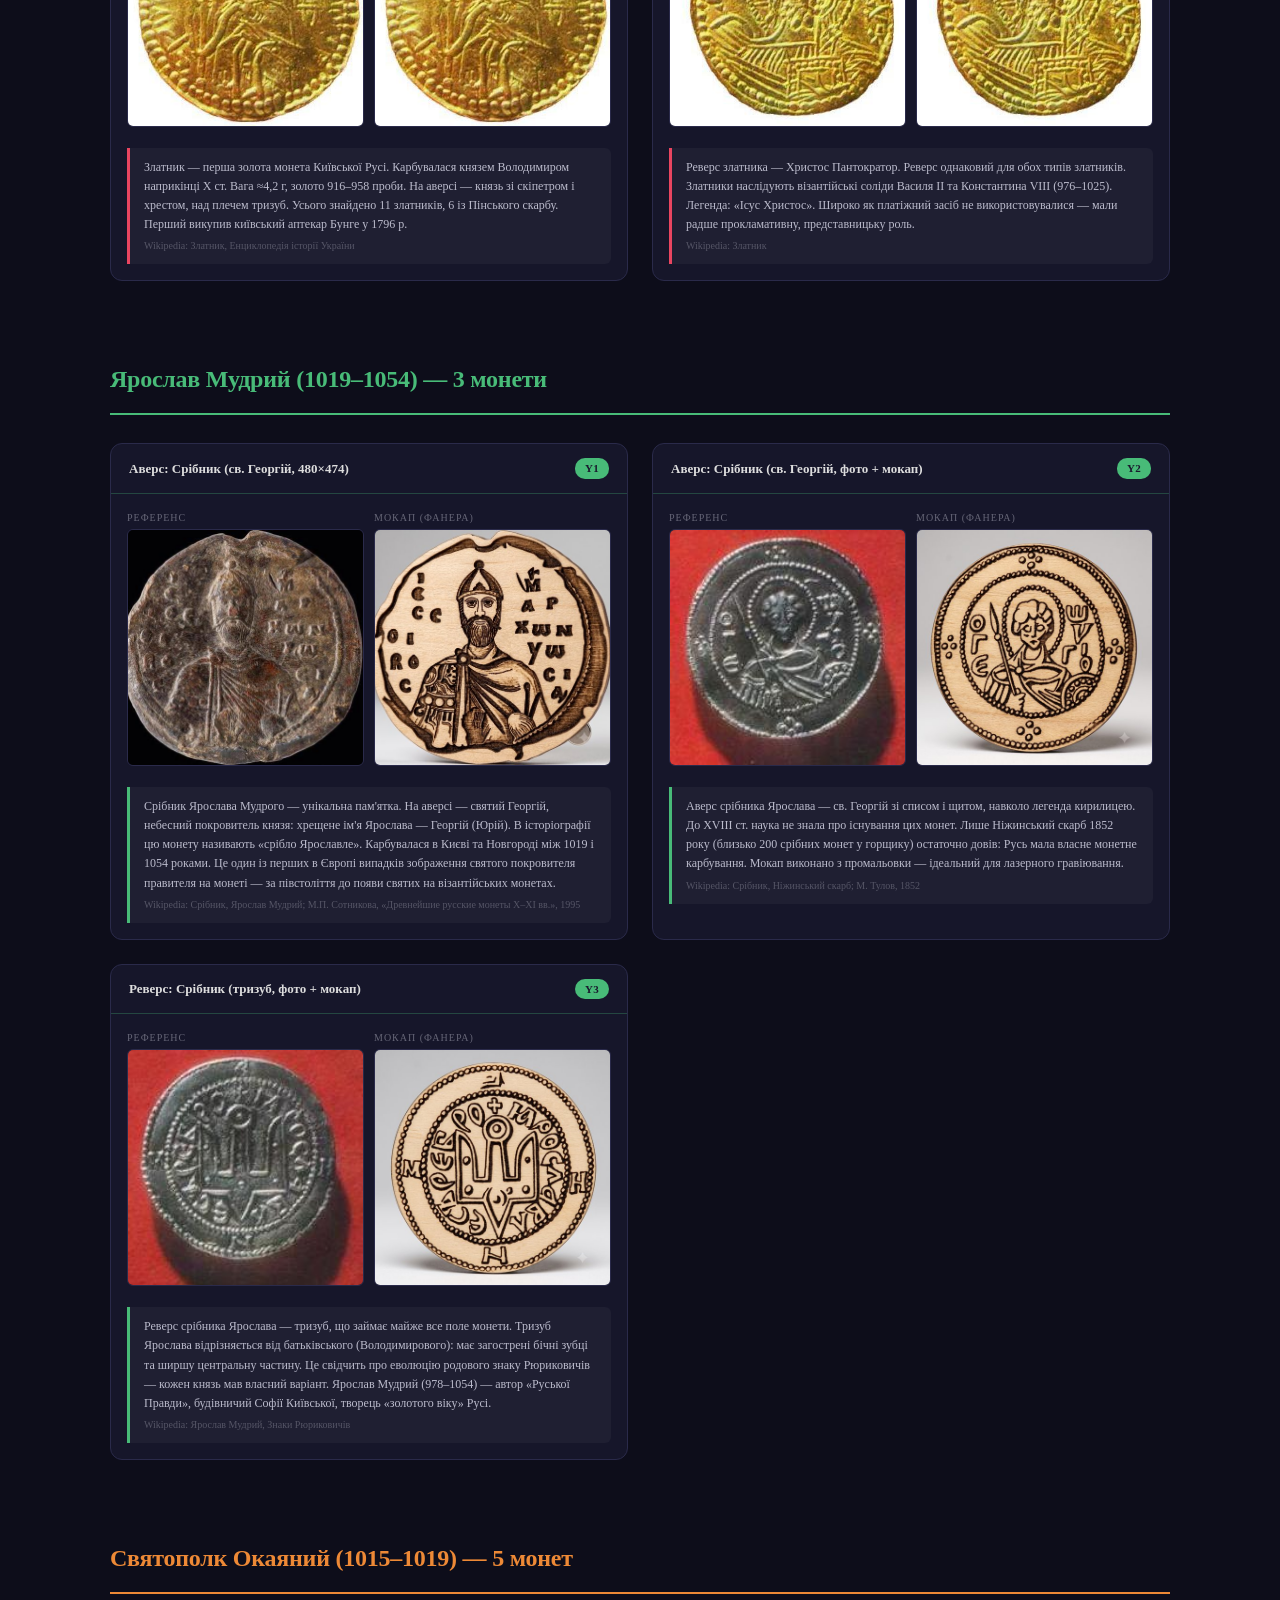
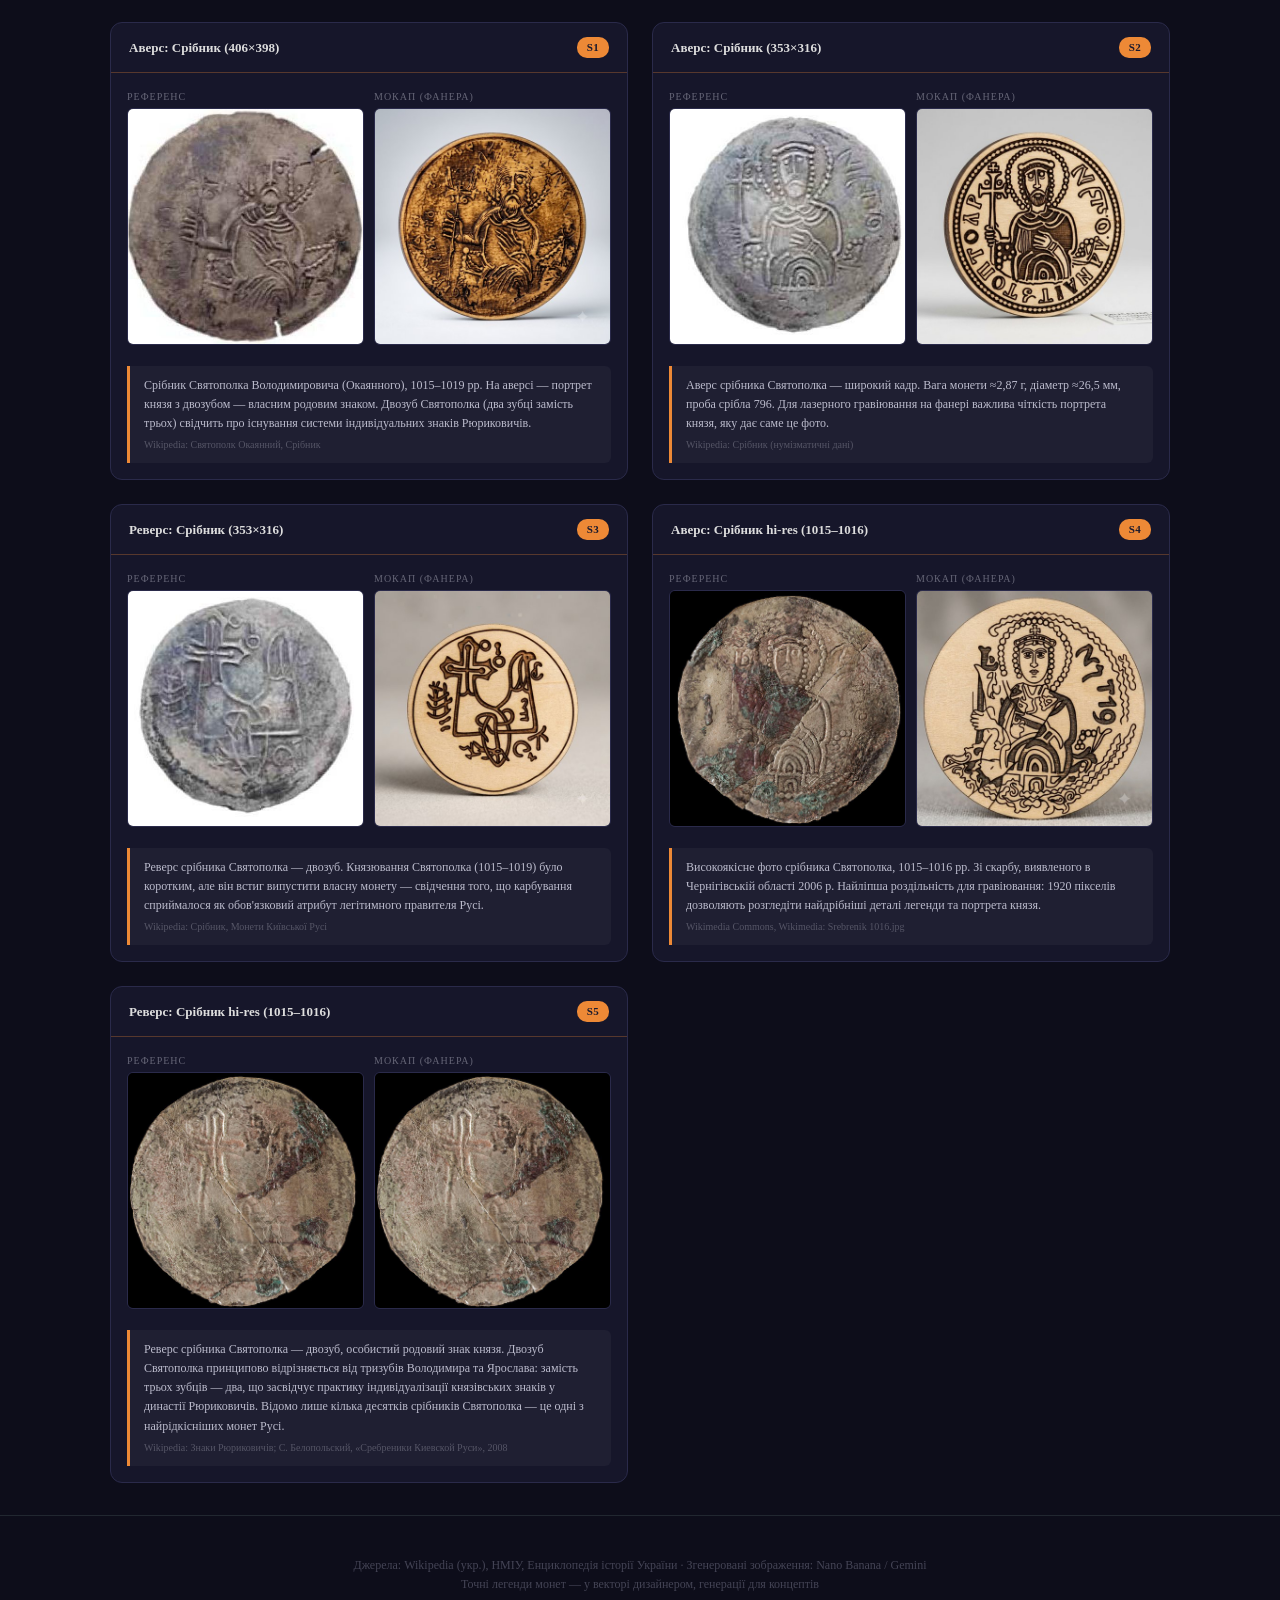
==== commit d3142dba: "fix: zoom reference images no longer clipped — overflow:visible on :has(img:hover)" ====
--- a/coins/index.html
+++ b/coins/index.html
@@ -26,6 +26,7 @@
   .section-title.s { color: #ed8936; border-bottom-color: #ed8936; }
   .grid { display: grid; grid-template-columns: repeat(auto-fill, minmax(340px, 1fr)); gap: 24px; }
   .card { background: #16162a; border: 1px solid #2a2a4a; border-radius: 12px; overflow: hidden; transition: border-color 0.2s; }
+  .card:has(img:hover) { overflow: visible; }
   .card:hover { border-color: #4a4a7a; }
   .card-header { padding: 14px 18px; display: flex; justify-content: space-between; align-items: center; border-bottom: 1px solid #2a2a4a; }
   .card.v .card-header { border-bottom-color: rgba(233,69,96,0.3); }
--- a/css/style.css
+++ b/css/style.css
@@ -39,10 +39,7 @@
 }
 
 /* ── Focus ── */
-:focus-visible {
-  outline: 2px solid var(--accent-red);
-  outline-offset: 2px;
-}
+:focus-visible { outline: 2px solid var(--accent-red); outline-offset: 2px; }
 :focus:not(:focus-visible) { outline: none; }
 
 /* ── Reduced motion ── */
@@ -70,8 +67,8 @@
   display: flex; align-items: center; gap: 0;
   overflow-x: auto;
   scrollbar-width: none;
-  &::-webkit-scrollbar { display: none; }
-}
+}
+.nav-inner::-webkit-scrollbar { display: none; }
 
 .nav a {
   color: var(--text-muted);
@@ -82,12 +79,12 @@
   border-bottom: 2px solid transparent;
   transition: color 0.2s, border-color 0.2s;
   letter-spacing: 0.01em;
-
-  &:hover, &.active { color: #fff; border-bottom-color: var(--accent-red); }
-  &.home {
-    font-weight: 700; color: var(--accent-red);
-    font-size: 0.9rem; letter-spacing: 0.02em;
-  }
+}
+.nav a:hover,
+.nav a.active { color: #fff; border-bottom-color: var(--accent-red); }
+.nav a.home {
+  font-weight: 700; color: var(--accent-red);
+  font-size: 0.9rem; letter-spacing: 0.02em;
 }
 
 /* ═══════════════ Hero ═══════════════ */
@@ -95,22 +92,21 @@
   padding: clamp(2.5rem, 6vw, 4rem) 1.5rem clamp(2rem, 4vw, 3rem);
   text-align: center;
   background:
-    radial-gradient(ellipse 70% 50% at 20% 50%, oklch(28% 0.06 340 / 35%), transparent),
-    radial-gradient(ellipse 50% 60% at 80% 30%, oklch(25% 0.04 260 / 40%), transparent),
+    radial-gradient(ellipse 70% 50% at 20% 50%, oklch(50% 0.22 20 / 85%), transparent),
+    radial-gradient(ellipse 50% 60% at 80% 30%, oklch(48% 0.18 80 / 80%), transparent),
     var(--bg);
-
-  & h1 {
-    font-size: clamp(1.6rem, 5vw, 2.4rem);
-    font-weight: 800; letter-spacing: -0.02em;
-    color: var(--accent-red);
-    margin-bottom: 0.5rem;
-  }
-  & p {
-    color: var(--text-muted);
-    max-width: 650px; margin: 0 auto;
-    font-size: clamp(0.9rem, 1.5vw, 1rem);
-    line-height: 1.6;
-  }
+}
+.hero h1 {
+  font-size: clamp(1.6rem, 5vw, 2.4rem);
+  font-weight: 800; letter-spacing: -0.02em;
+  color: var(--accent-red);
+  margin-bottom: 0.5rem;
+}
+.hero p {
+  color: var(--text-muted);
+  max-width: 650px; margin: 0 auto;
+  font-size: clamp(0.9rem, 1.5vw, 1rem);
+  line-height: 1.6;
 }
 
 /* ═══════════════ Section ═══════════════ */
@@ -127,7 +123,7 @@
   margin-bottom: 1.75rem;
 }
 
-/* ── Accent variants (used by section-title + badges) ── */
+/* ── Accent variants ── */
 .accent-red    { border-bottom-color: var(--accent-red)    !important; color: var(--accent-red); }
 .accent-green  { border-bottom-color: var(--accent-green)  !important; color: var(--accent-green); }
 .accent-orange { border-bottom-color: var(--accent-orange) !important; color: var(--accent-orange); }
@@ -148,25 +144,26 @@
   border-radius: var(--radius);
   overflow: hidden;
   transition: border-color 0.2s, transform 0.15s;
-
-  &:hover {
-    border-color: var(--border-hover);
-    transform: translateY(-1px);
-  }
+}
+.card:hover {
+  border-color: var(--border-hover);
+  transform: translateY(-1px);
+}
+.card:has(img:hover) {
+  overflow: visible;
 }
 
 .card-header {
   padding: 0.9rem 1.1rem;
   display: flex; justify-content: space-between; align-items: center;
   border-bottom: 1px solid var(--border); gap: 0.5rem;
-
-  & .badge {
-    padding: 0.15rem 0.6rem; border-radius: 1rem;
-    font-size: 0.65rem; font-weight: 700; flex-shrink: 0;
-    text-transform: uppercase; letter-spacing: 0.03em;
-  }
-  & .name { font-size: 0.8rem; font-weight: 600; }
-}
+}
+.card-header .badge {
+  padding: 0.15rem 0.6rem; border-radius: 1rem;
+  font-size: 0.65rem; font-weight: 700; flex-shrink: 0;
+  text-transform: uppercase; letter-spacing: 0.03em;
+}
+.card-header .name { font-size: 0.8rem; font-weight: 600; }
 
 .badge-red    { background: var(--accent-red);    color: #fff; }
 .badge-green  { background: var(--accent-green);  color: #111; }
@@ -176,26 +173,24 @@
 
 .card-body { padding: 1rem 1.1rem; }
 
-/* ═══════════════ Reference images ─══════════════ */
+/* ═══════════════ Reference images ═══════════════ */
 .refs {
   display: flex; gap: 0.5rem; margin-bottom: 0.75rem; flex-wrap: wrap;
-
-  & img {
-    height: 120px; width: auto;
-    border-radius: calc(var(--radius) - 3px);
-    border: 1px solid var(--border);
-    cursor: pointer; object-fit: cover;
-    transition: transform 0.15s;
-
-    &:hover {
-      transform: scale(2.5);
-      z-index: 10; position: relative;
-      box-shadow: 0 4px 24px rgb(0 0 0 / 0.5);
-    }
-  }
-}
-
-/* ═══════════════ Prompt block ─══════════════ */
+}
+.refs img {
+  height: 120px; width: auto;
+  border-radius: calc(var(--radius) - 3px);
+  border: 1px solid var(--border);
+  cursor: pointer; object-fit: cover;
+  transition: transform 0.15s;
+}
+.refs img:hover {
+  transform: scale(2.5);
+  z-index: 10; position: relative;
+  box-shadow: 0 4px 24px rgb(0 0 0 / 0.5);
+}
+
+/* ═══════════════ Prompt block ═══════════════ */
 .prompt {
   background: rgb(255 255 255 / 0.03);
   border: 1px solid var(--border);
@@ -216,13 +211,12 @@
   font-size: 0.6rem; cursor: pointer;
   font-family: var(--font);
   transition: background 0.15s;
-
-  &:hover { background: oklch(50% 0.18 270); }
-  &.copied { background: var(--accent-green); }
-  &.failed { background: oklch(45% 0.20 20); }
-}
-
-/* ═══════════════ Rule block ─══════════════ */
+}
+.copy-btn:hover { background: oklch(50% 0.18 270); }
+.copy-btn.copied { background: var(--accent-green); }
+.copy-btn.failed { background: oklch(45% 0.20 20); }
+
+/* ═══════════════ Rule block ═══════════════ */
 .rule-block {
   background: rgb(255 255 255 / 0.03);
   border: 1px solid rgb(233 69 96 / 0.25);
@@ -230,19 +224,18 @@
   padding: 0.9rem 1.1rem;
   margin-bottom: 1.5rem;
   font-size: 0.75rem; line-height: 1.6;
-
-  & pre {
-    background: rgb(0 0 0 / 0.3);
-    border: 1px solid var(--border);
-    padding: 0.5rem; margin: 0.4rem 0;
-    font-size: 0.6rem; border-radius: 4px;
-    font-family: var(--font-mono);
-    color: var(--text-muted);
-    white-space: pre-wrap;
-  }
-}
-
-/* ═══════════════ Landing category cards ─══════════════ */
+}
+.rule-block pre {
+  background: rgb(0 0 0 / 0.3);
+  border: 1px solid var(--border);
+  padding: 0.5rem; margin: 0.4rem 0;
+  font-size: 0.6rem; border-radius: 4px;
+  font-family: var(--font-mono);
+  color: var(--text-muted);
+  white-space: pre-wrap;
+}
+
+/* ═══════════════ Landing category cards ═══════════════ */
 .cat-grid {
   display: grid;
   grid-template-columns: repeat(auto-fill, minmax(min(100%, 300px), 1fr));
@@ -257,33 +250,32 @@
   text-decoration: none; color: var(--text);
   display: block;
   transition: border-color 0.2s, transform 0.15s;
-
-  &:hover { border-color: var(--border-hover); transform: translateY(-2px); }
-
-  & .accent-line {
-    width: 2rem; height: 3px;
-    border-radius: 3px;
-    margin-bottom: 1rem;
-  }
-  & h3 { font-size: 1.15rem; font-weight: 700; margin-bottom: 0.35rem; letter-spacing: -0.01em; }
-  & p  { color: var(--text-muted); font-size: 0.8rem; line-height: 1.5; }
-  & .count { font-size: 0.7rem; color: var(--text-dim); margin-top: 0.5rem; }
-}
-
-/* ═══════════════ Footer ─══════════════ */
+}
+.cat-card:hover { border-color: var(--border-hover); transform: translateY(-2px); }
+.cat-card .accent-line {
+  width: 2rem; height: 3px;
+  border-radius: 3px;
+  margin-bottom: 1rem;
+}
+.cat-card h3 { font-size: 1.15rem; font-weight: 700; margin-bottom: 0.35rem; letter-spacing: -0.01em; }
+.cat-card p  { color: var(--text-muted); font-size: 0.8rem; line-height: 1.5; }
+.cat-card .count { font-size: 0.7rem; color: var(--text-dim); margin-top: 0.5rem; }
+
+/* ═══════════════ Footer ═══════════════ */
 .footer {
   text-align: center;
   padding: 2.5rem 1.25rem;
   color: var(--text-dim);
   font-size: 0.7rem; line-height: 1.6;
   border-top: 1px solid var(--border);
-
-  & a { color: var(--text-dim); &:hover { color: var(--text-muted); } }
-}
-
-/* ═══════════════ Responsive ─══════════════ */
+}
+.footer a { color: var(--text-dim); }
+.footer a:hover { color: var(--text-muted); }
+
+/* ═══════════════ Responsive ═══════════════ */
 @media (width <= 500px) {
   .grid, .cat-grid { grid-template-columns: 1fr; }
   .nav a { font-size: 0.7rem; padding: 0.7rem 0.5rem; }
-  .refs img { height: 80px; &:hover { transform: scale(1.8); } }
-}
+  .refs img { height: 80px; }
+  .refs img:hover { transform: scale(1.8); }
+}
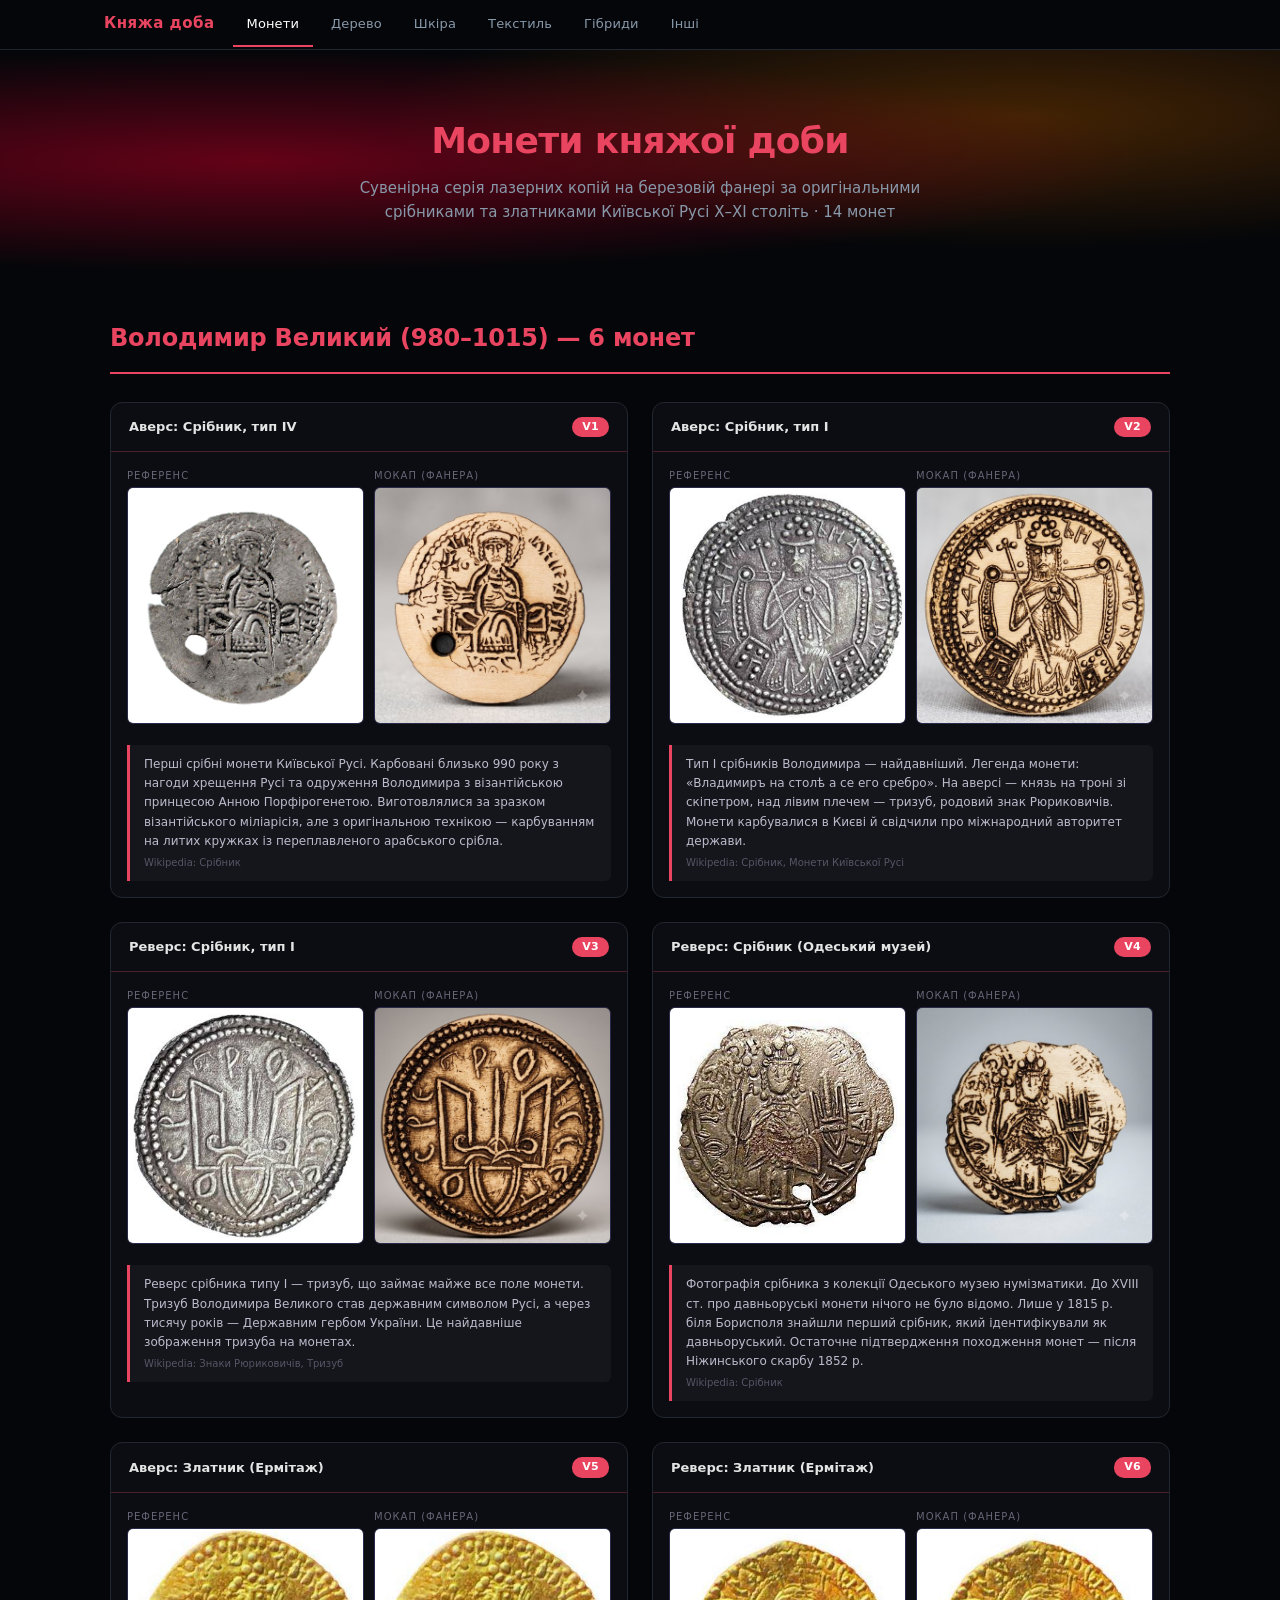
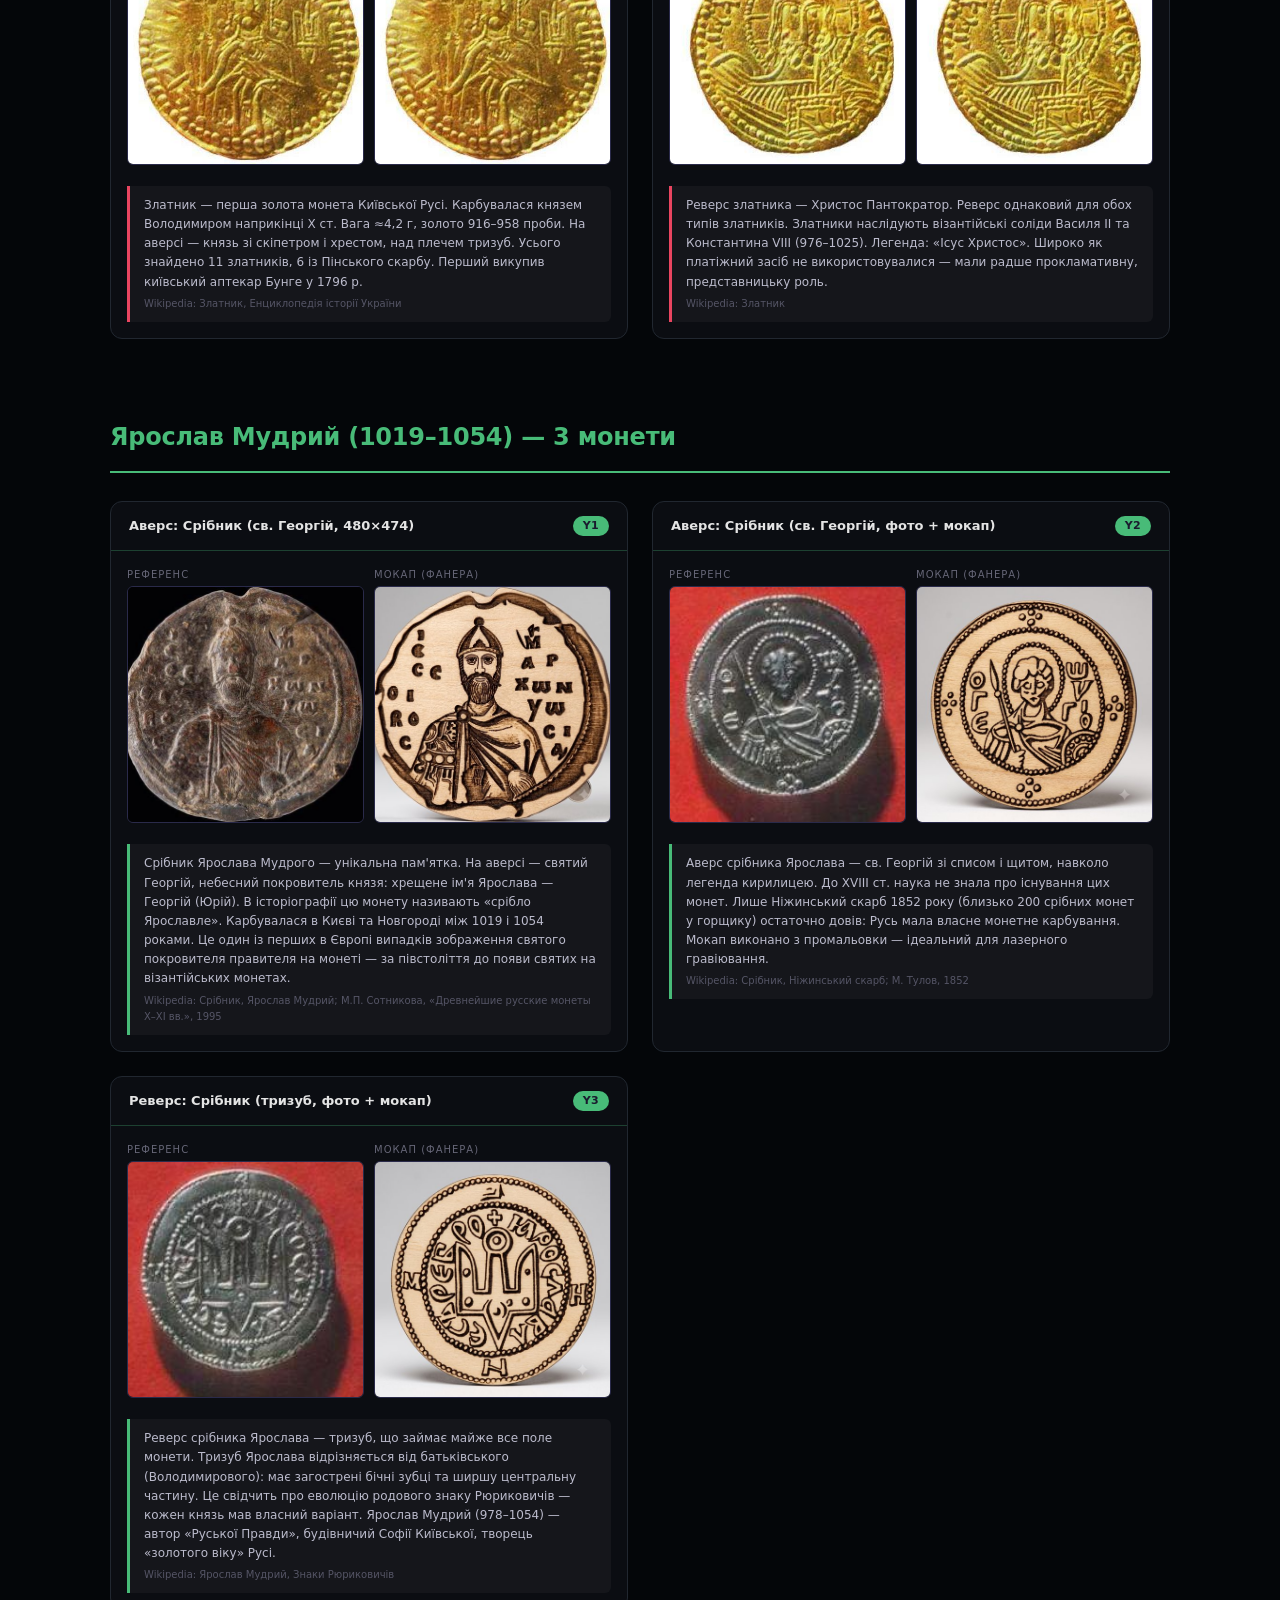
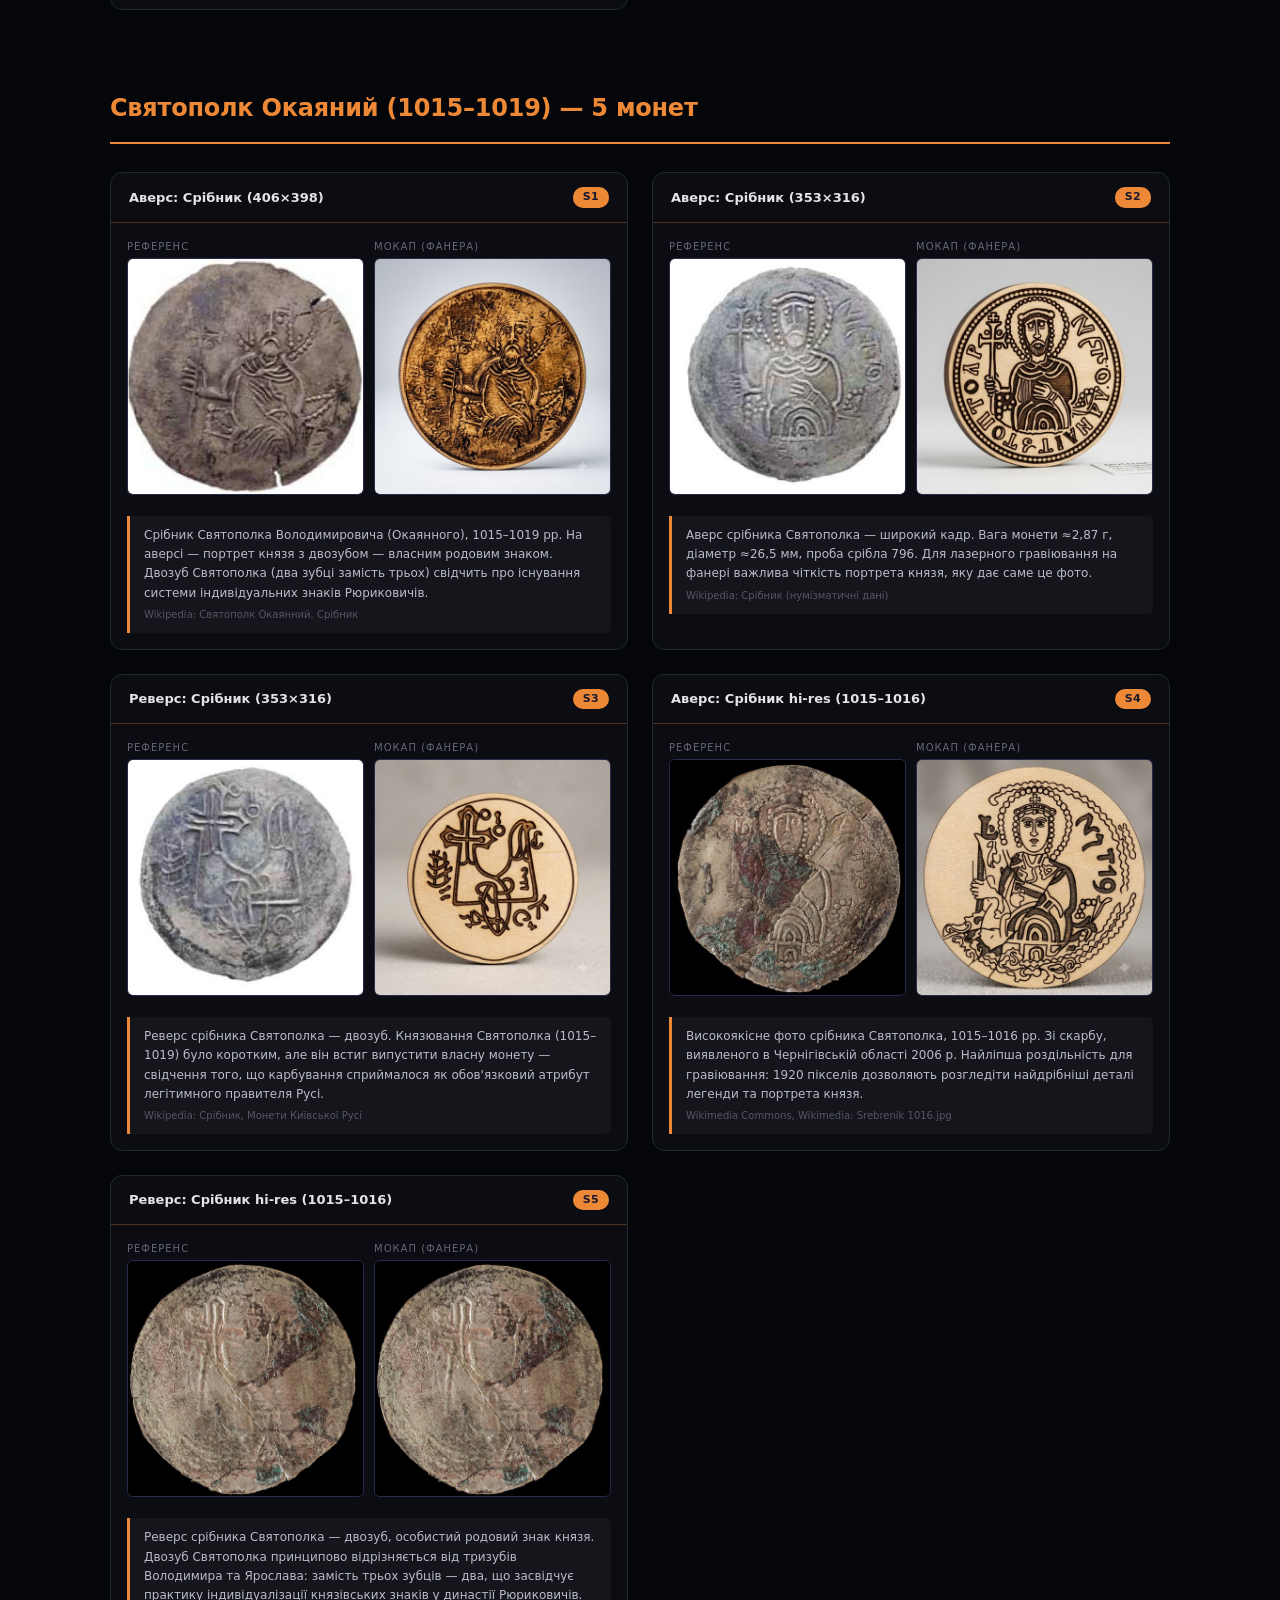
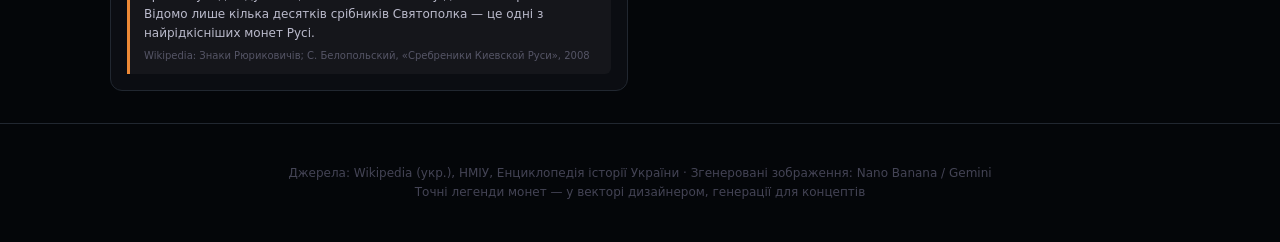
==== commit 15e8b75e: "coins: background now matches global style — uses var(--bg), var(--surface), var(--border)" ====
--- a/coins/index.html
+++ b/coins/index.html
@@ -6,11 +6,10 @@
 <title>Монети княжої доби — вітрина</title>
 <link rel="stylesheet" href="../css/style.css">
 <style>
-  * { margin: 0; padding: 0; box-sizing: border-box; }
-  body { font-family: -apple-system, BlinkMacSystemFont, 'Segoe UI', Roboto, serif; background: #0d0d1a; color: #ddd; }
+  body { background: var(--bg); }
   
   /* ── Navigation (from shared) ── */
-  .nav { background: rgba(13,13,26,0.92); backdrop-filter: blur(12px); border-bottom: 1px solid #2a2a4a; position: sticky; top: 0; z-index: 100; padding: 0 20px; }
+  .nav { background: var(--bg); backdrop-filter: blur(12px); border-bottom: 1px solid var(--border); position: sticky; top: 0; z-index: 100; padding: 0 20px; }
   .nav-inner { max-width: 1100px; margin: 0 auto; display: flex; align-items: center; gap: 4px; overflow-x: auto; -webkit-overflow-scrolling: touch; }
   .nav-inner::-webkit-scrollbar { height: 0; }
   .nav a { color: #8899aa; text-decoration: none; font-size: 13px; padding: 12px 14px; white-space: nowrap; border-bottom: 2px solid transparent; transition: color 0.2s, border-color 0.2s; }
@@ -25,9 +24,9 @@
   .section-title.y { color: #48bb78; border-bottom-color: #48bb78; }
   .section-title.s { color: #ed8936; border-bottom-color: #ed8936; }
   .grid { display: grid; grid-template-columns: repeat(auto-fill, minmax(340px, 1fr)); gap: 24px; }
-  .card { background: #16162a; border: 1px solid #2a2a4a; border-radius: 12px; overflow: hidden; transition: border-color 0.2s; }
+  .card { background: var(--surface); border: 1px solid var(--border); border-radius: 12px; overflow: hidden; transition: border-color 0.2s; }
   .card:has(img:hover) { overflow: visible; }
-  .card:hover { border-color: #4a4a7a; }
+  .card:hover { border-color: var(--border-hover); }
   .card-header { padding: 14px 18px; display: flex; justify-content: space-between; align-items: center; border-bottom: 1px solid #2a2a4a; }
   .card.v .card-header { border-bottom-color: rgba(233,69,96,0.3); }
   .card.y .card-header { border-bottom-color: rgba(72,187,120,0.3); }
@@ -41,7 +40,8 @@
   .media { display: flex; gap: 10px; margin-bottom: 14px; }
   .media-col { flex: 1; }
   .media-col .label { font-size: 10px; color: #667; text-transform: uppercase; letter-spacing: 1px; margin-bottom: 4px; }
-  .media-col img { width: 100%; aspect-ratio: 1/1; border-radius: 6px; border: 1px solid #2a2a4a; object-fit: cover; }
+  .media-col img { width: 100%; aspect-ratio: 1/1; border-radius: 6px; border: 1px solid #2a2a4a; object-fit: cover; cursor: pointer; transition: transform 0.15s; }
+  .media-col img:hover { transform: scale(2.2); z-index: 10; position: relative; box-shadow: 0 4px 24px rgba(0,0,0,0.5); }
   .fact { background: rgba(255,255,255,0.04); border-left: 3px solid #4a4a7a; padding: 10px 14px; border-radius: 0 6px 6px 0; font-size: 12px; line-height: 1.6; color: #bbc; }
   .card.v .fact { border-left-color: #e94560; }
   .card.y .fact { border-left-color: #48bb78; }
--- a/css/style.css
+++ b/css/style.css
@@ -92,8 +92,8 @@
   padding: clamp(2.5rem, 6vw, 4rem) 1.5rem clamp(2rem, 4vw, 3rem);
   text-align: center;
   background:
-    radial-gradient(ellipse 70% 50% at 20% 50%, oklch(50% 0.22 20 / 85%), transparent),
-    radial-gradient(ellipse 50% 60% at 80% 30%, oklch(48% 0.18 80 / 80%), transparent),
+    radial-gradient(ellipse 70% 50% at 20% 50%, oklch(42% 0.18 20 / 65%), transparent),
+    radial-gradient(ellipse 50% 60% at 80% 30%, oklch(40% 0.15 80 / 58%), transparent),
     var(--bg);
 }
 .hero h1 {
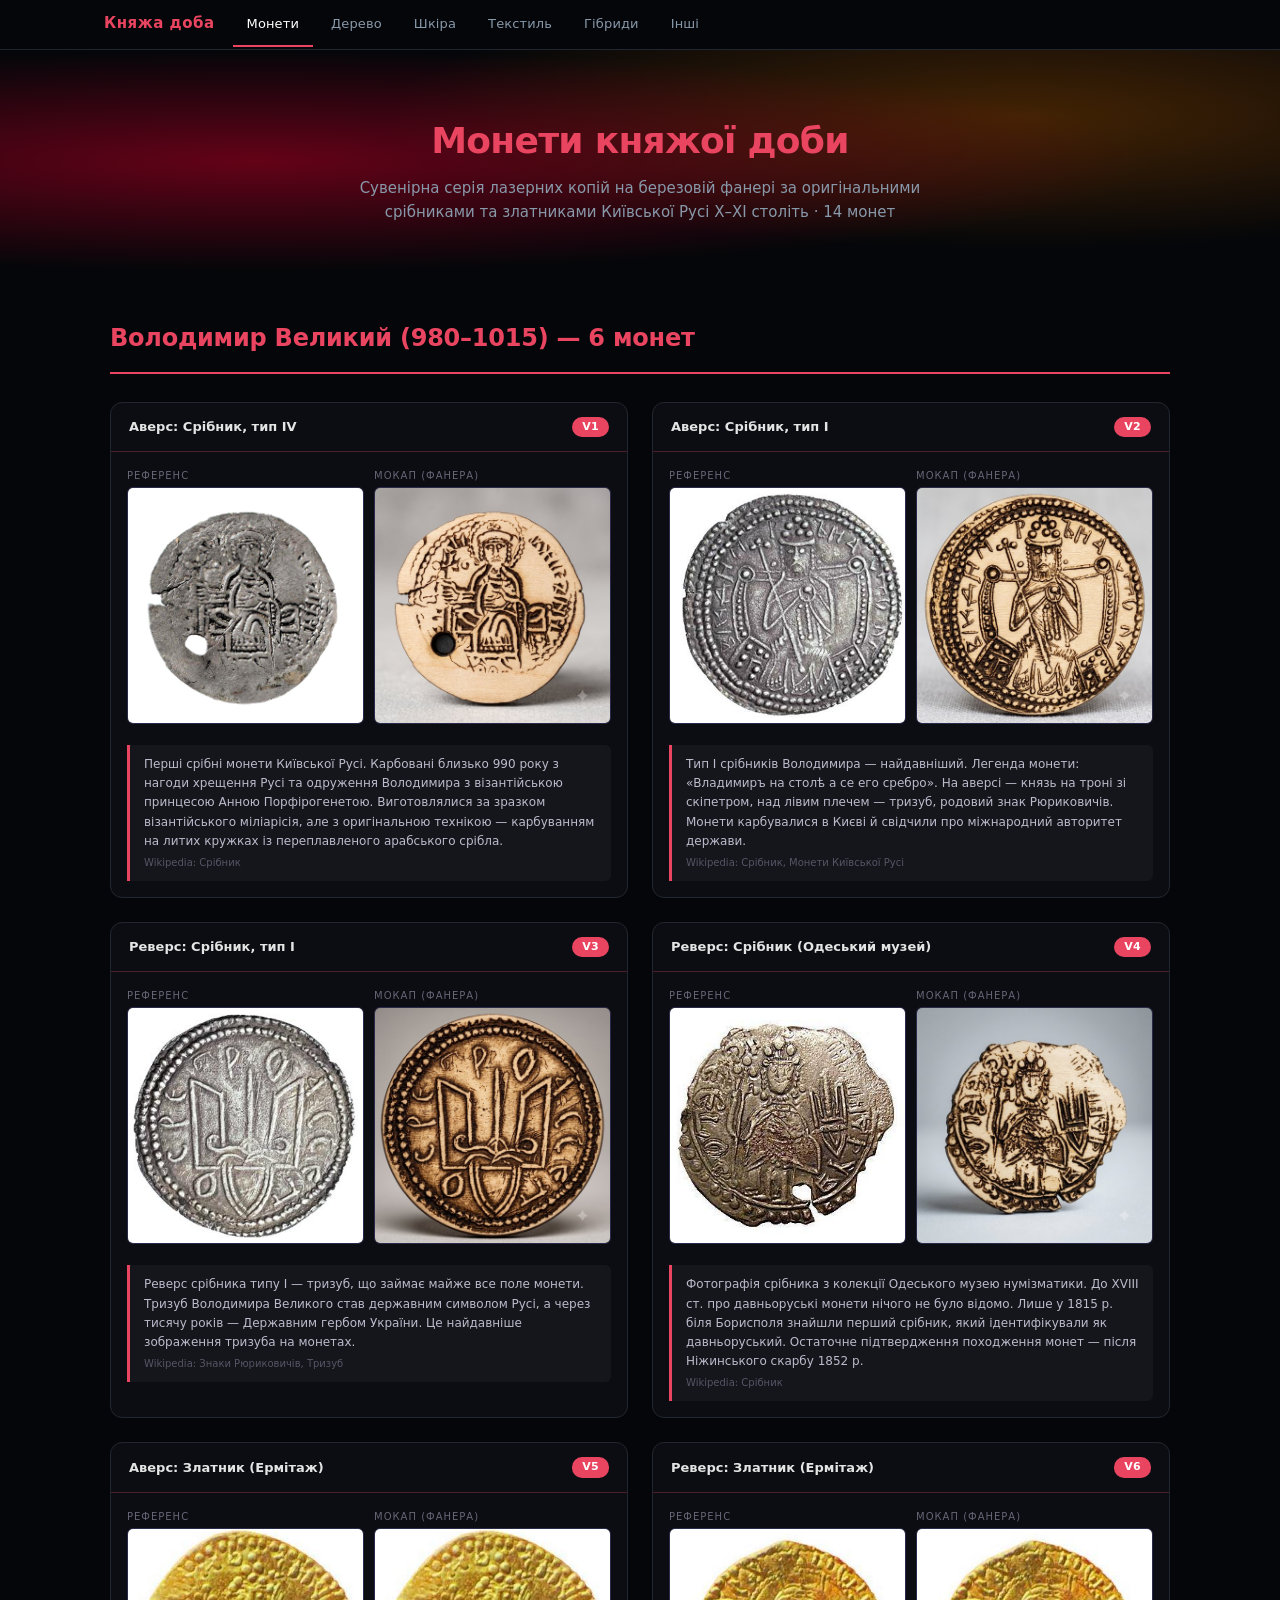
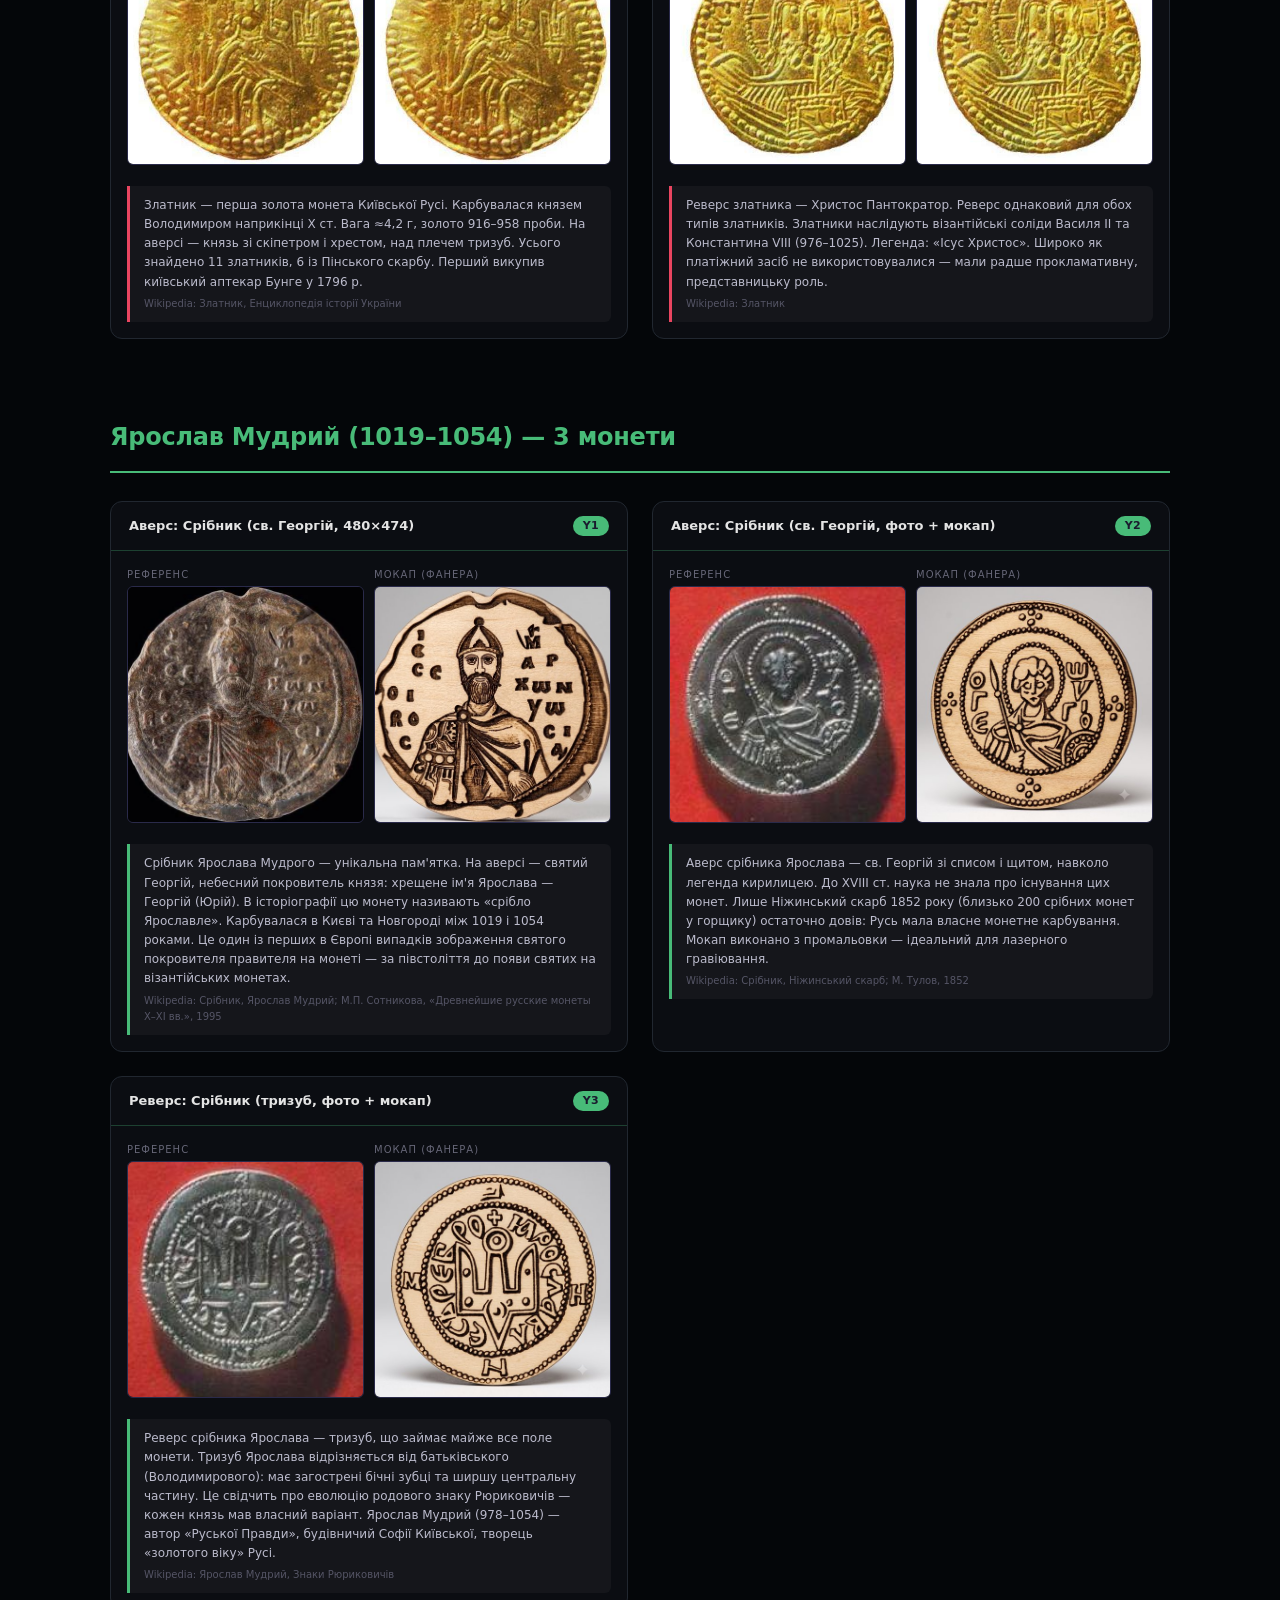
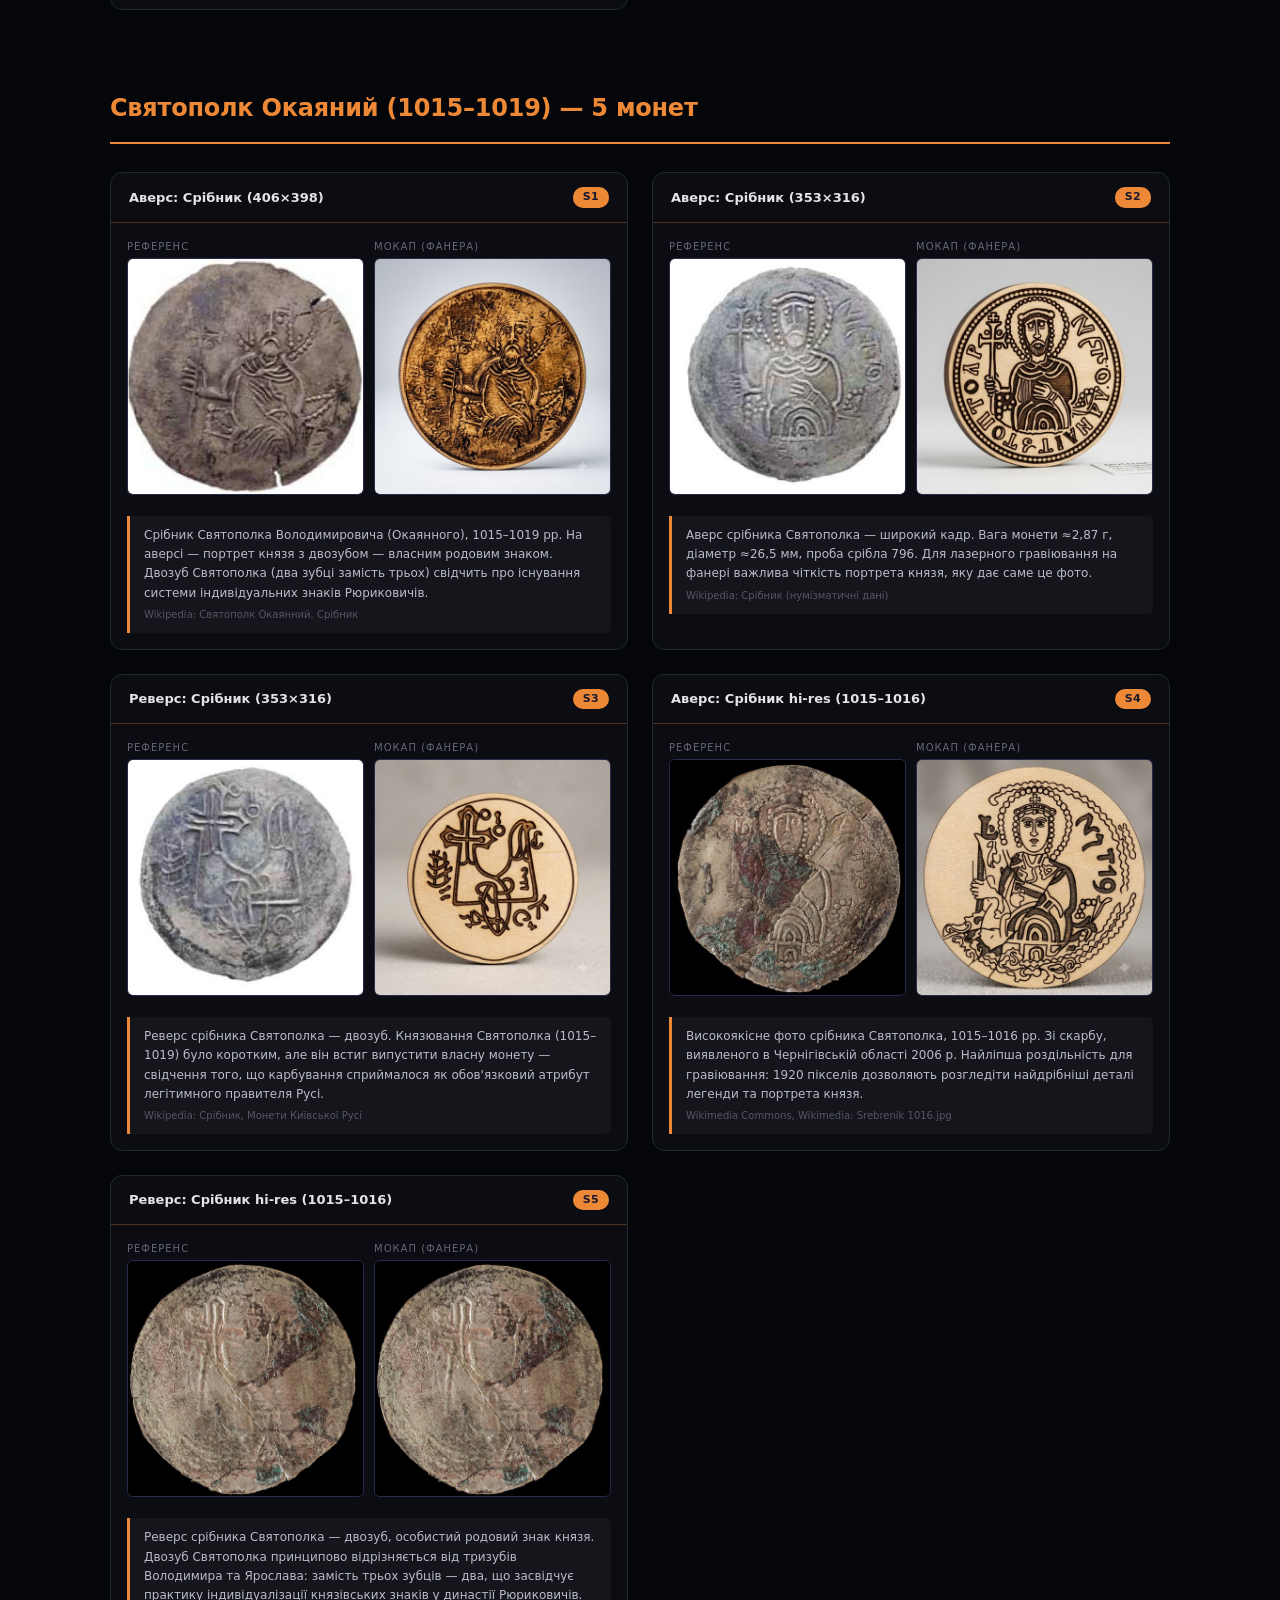
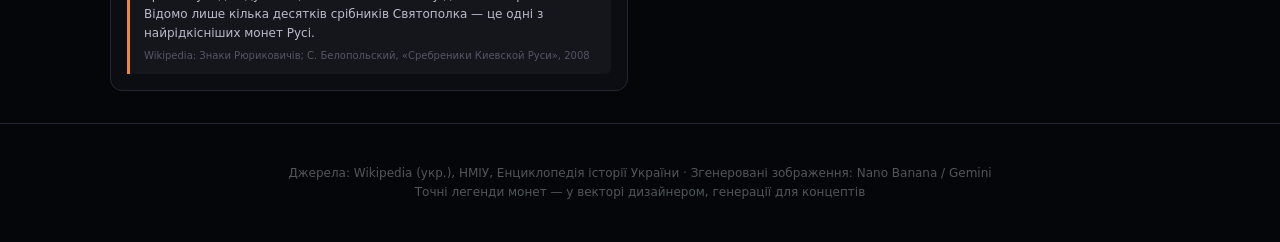
==== commit bc1a3b2a: "unify: all product pages use .card/.media/.media-col — same layout, aspect-ratio 1/1, breakpoint 500" ====
--- a/coins/index.html
+++ b/coins/index.html
@@ -26,8 +26,8 @@
   .grid { display: grid; grid-template-columns: repeat(auto-fill, minmax(340px, 1fr)); gap: 24px; }
   .card { background: var(--surface); border: 1px solid var(--border); border-radius: 12px; overflow: hidden; transition: border-color 0.2s; }
   .card:has(img:hover) { overflow: visible; }
-  .card:hover { border-color: var(--border-hover); }
-  .card-header { padding: 14px 18px; display: flex; justify-content: space-between; align-items: center; border-bottom: 1px solid #2a2a4a; }
+  .card:hover { border-color: var(--border-hover); transform: translateY(-1px); }
+  .card-header { padding: 14px 18px; display: flex; justify-content: space-between; align-items: center; border-bottom: 1px solid var(--border); }
   .card.v .card-header { border-bottom-color: rgba(233,69,96,0.3); }
   .card.y .card-header { border-bottom-color: rgba(72,187,120,0.3); }
   .card.s .card-header { border-bottom-color: rgba(237,137,54,0.3); }
@@ -41,15 +41,17 @@
   .media-col { flex: 1; }
   .media-col .label { font-size: 10px; color: #667; text-transform: uppercase; letter-spacing: 1px; margin-bottom: 4px; }
   .media-col img { width: 100%; aspect-ratio: 1/1; border-radius: 6px; border: 1px solid #2a2a4a; object-fit: cover; cursor: pointer; transition: transform 0.15s; }
-  .media-col img:hover { transform: scale(2.2); z-index: 10; position: relative; box-shadow: 0 4px 24px rgba(0,0,0,0.5); }
+  @media (hover: hover) {
+    .media-col img:hover { transform: scale(2.2); z-index: 10; position: relative; box-shadow: 0 4px 24px rgba(0,0,0,0.5); }
+  }
   .fact { background: rgba(255,255,255,0.04); border-left: 3px solid #4a4a7a; padding: 10px 14px; border-radius: 0 6px 6px 0; font-size: 12px; line-height: 1.6; color: #bbc; }
   .card.v .fact { border-left-color: #e94560; }
   .card.y .fact { border-left-color: #48bb78; }
   .card.s .fact { border-left-color: #ed8936; }
   .fact .src { font-size: 10px; color: #556; margin-top: 4px; }
-  .footer { text-align: center; padding: 40px; color: #445; font-size: 12px; }
-  .footer a { color: #667; }
-  @media (max-width: 500px) { .grid { grid-template-columns: 1fr; } .hero h1 { font-size: 24px; } }
+  .footer { text-align: center; padding: 40px; color: var(--text-dim); font-size: 12px; border-top: 1px solid var(--border); }
+  .footer a { color: var(--text-muted); }
+  @media (max-width: 500px) { .grid { grid-template-columns: 1fr; } .hero h1 { font-size: 24px; } .media { flex-direction: column; } }
 </style>
 </head>
 <body>
--- a/css/style.css
+++ b/css/style.css
@@ -173,24 +173,6 @@
 
 .card-body { padding: 1rem 1.1rem; }
 
-/* ═══════════════ Reference images ═══════════════ */
-.refs {
-  display: flex; gap: 0.5rem; margin-bottom: 0.75rem; flex-wrap: wrap;
-}
-.refs img {
-  height: 120px; width: auto;
-  border-radius: calc(var(--radius) - 3px);
-  border: 1px solid var(--border);
-  cursor: pointer; object-fit: cover;
-  transition: transform 0.15s;
-}
-.refs img:hover {
-  transform: scale(2.5);
-  z-index: 10; position: relative;
-  box-shadow: 0 4px 24px rgb(0 0 0 / 0.5);
-}
-
-/* ═══════════════ Prompt block ═══════════════ */
 .prompt {
   background: rgb(255 255 255 / 0.03);
   border: 1px solid var(--border);
@@ -276,6 +258,4 @@
 @media (width <= 500px) {
   .grid, .cat-grid { grid-template-columns: 1fr; }
   .nav a { font-size: 0.7rem; padding: 0.7rem 0.5rem; }
-  .refs img { height: 80px; }
-  .refs img:hover { transform: scale(1.8); }
-}
+}
